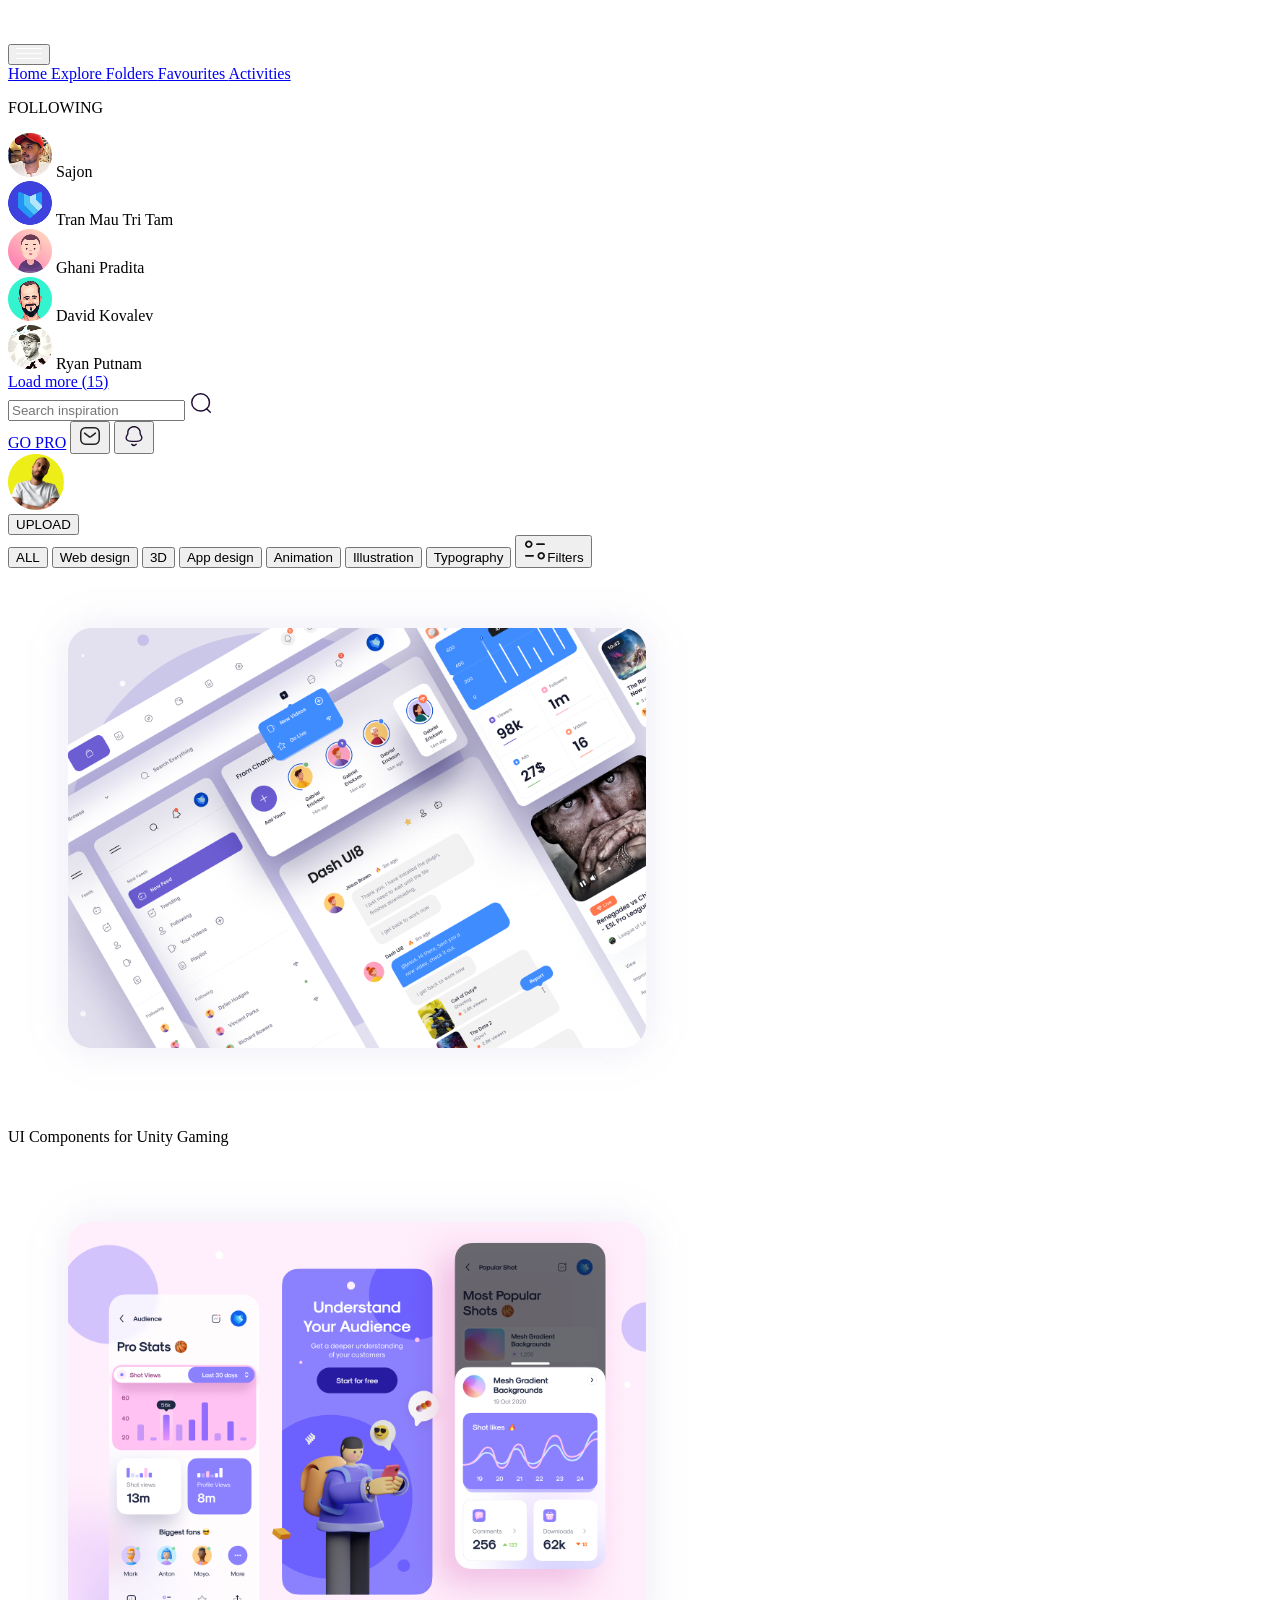
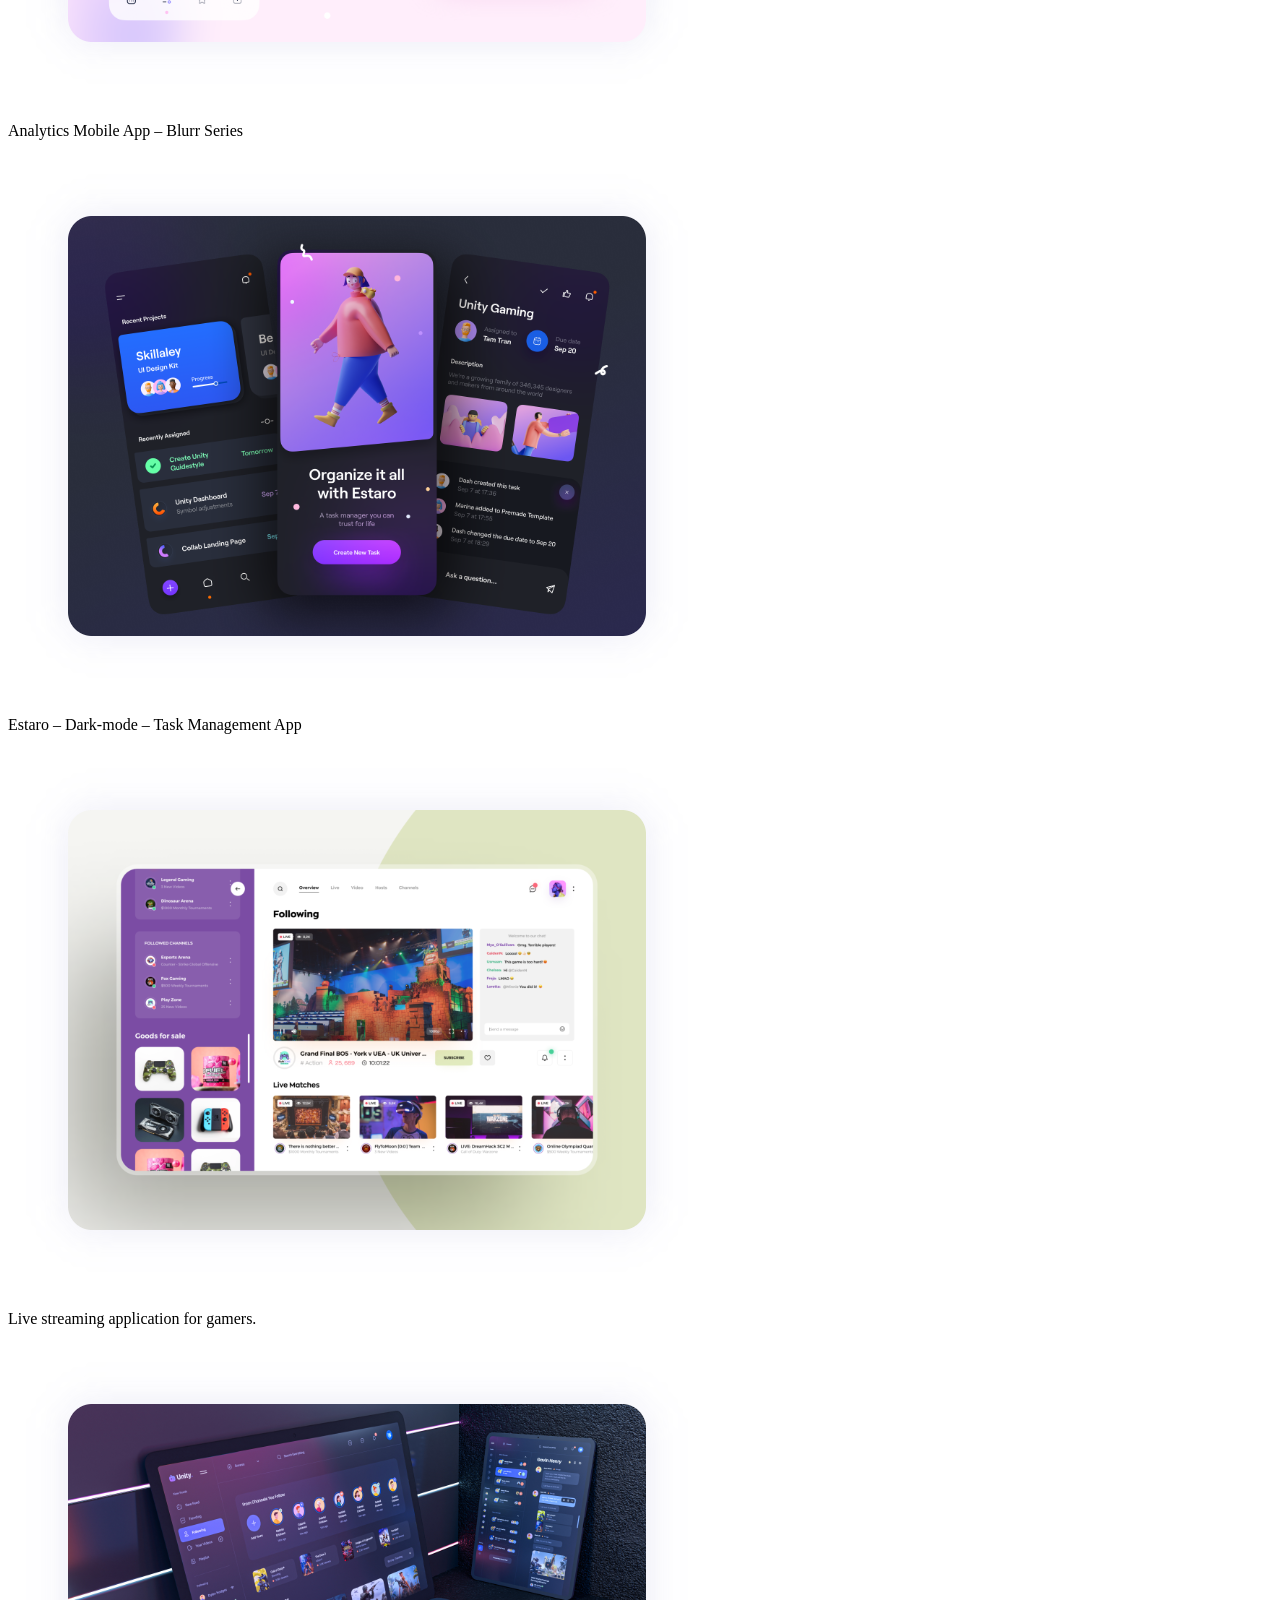
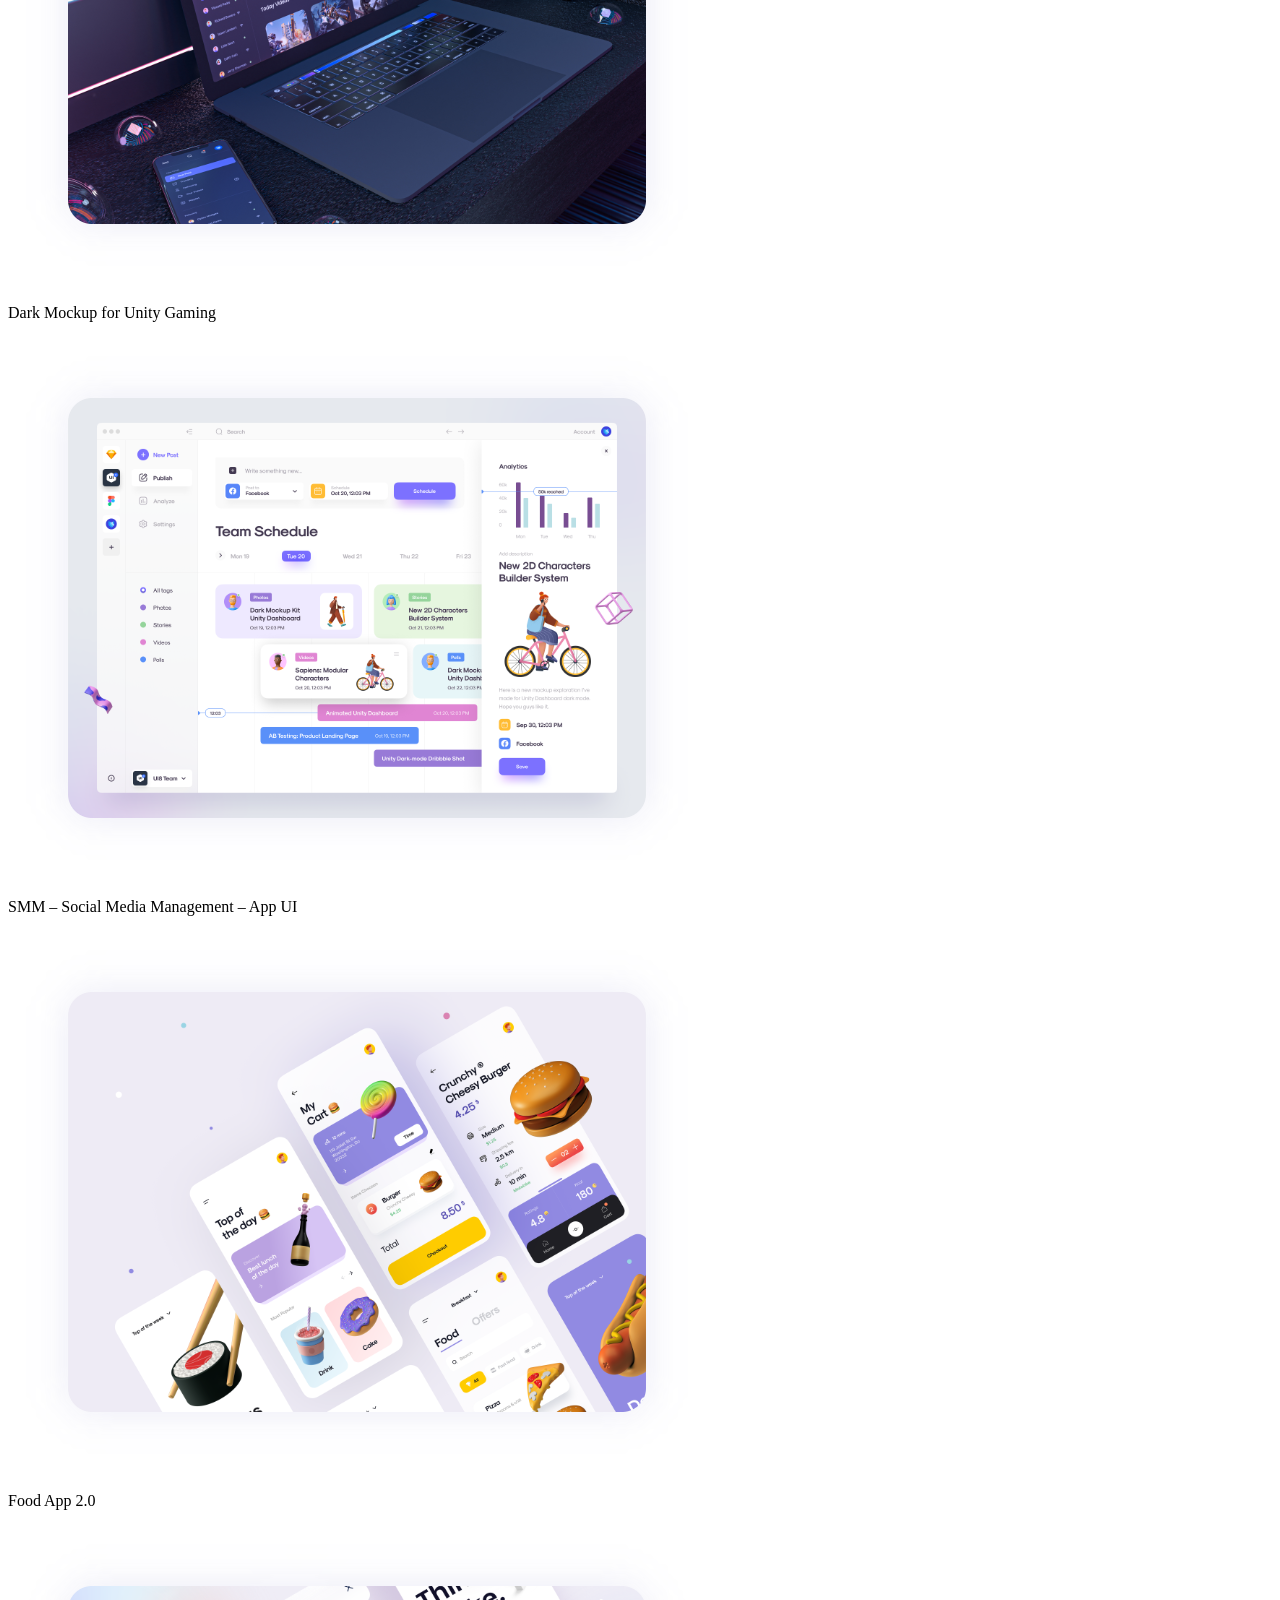
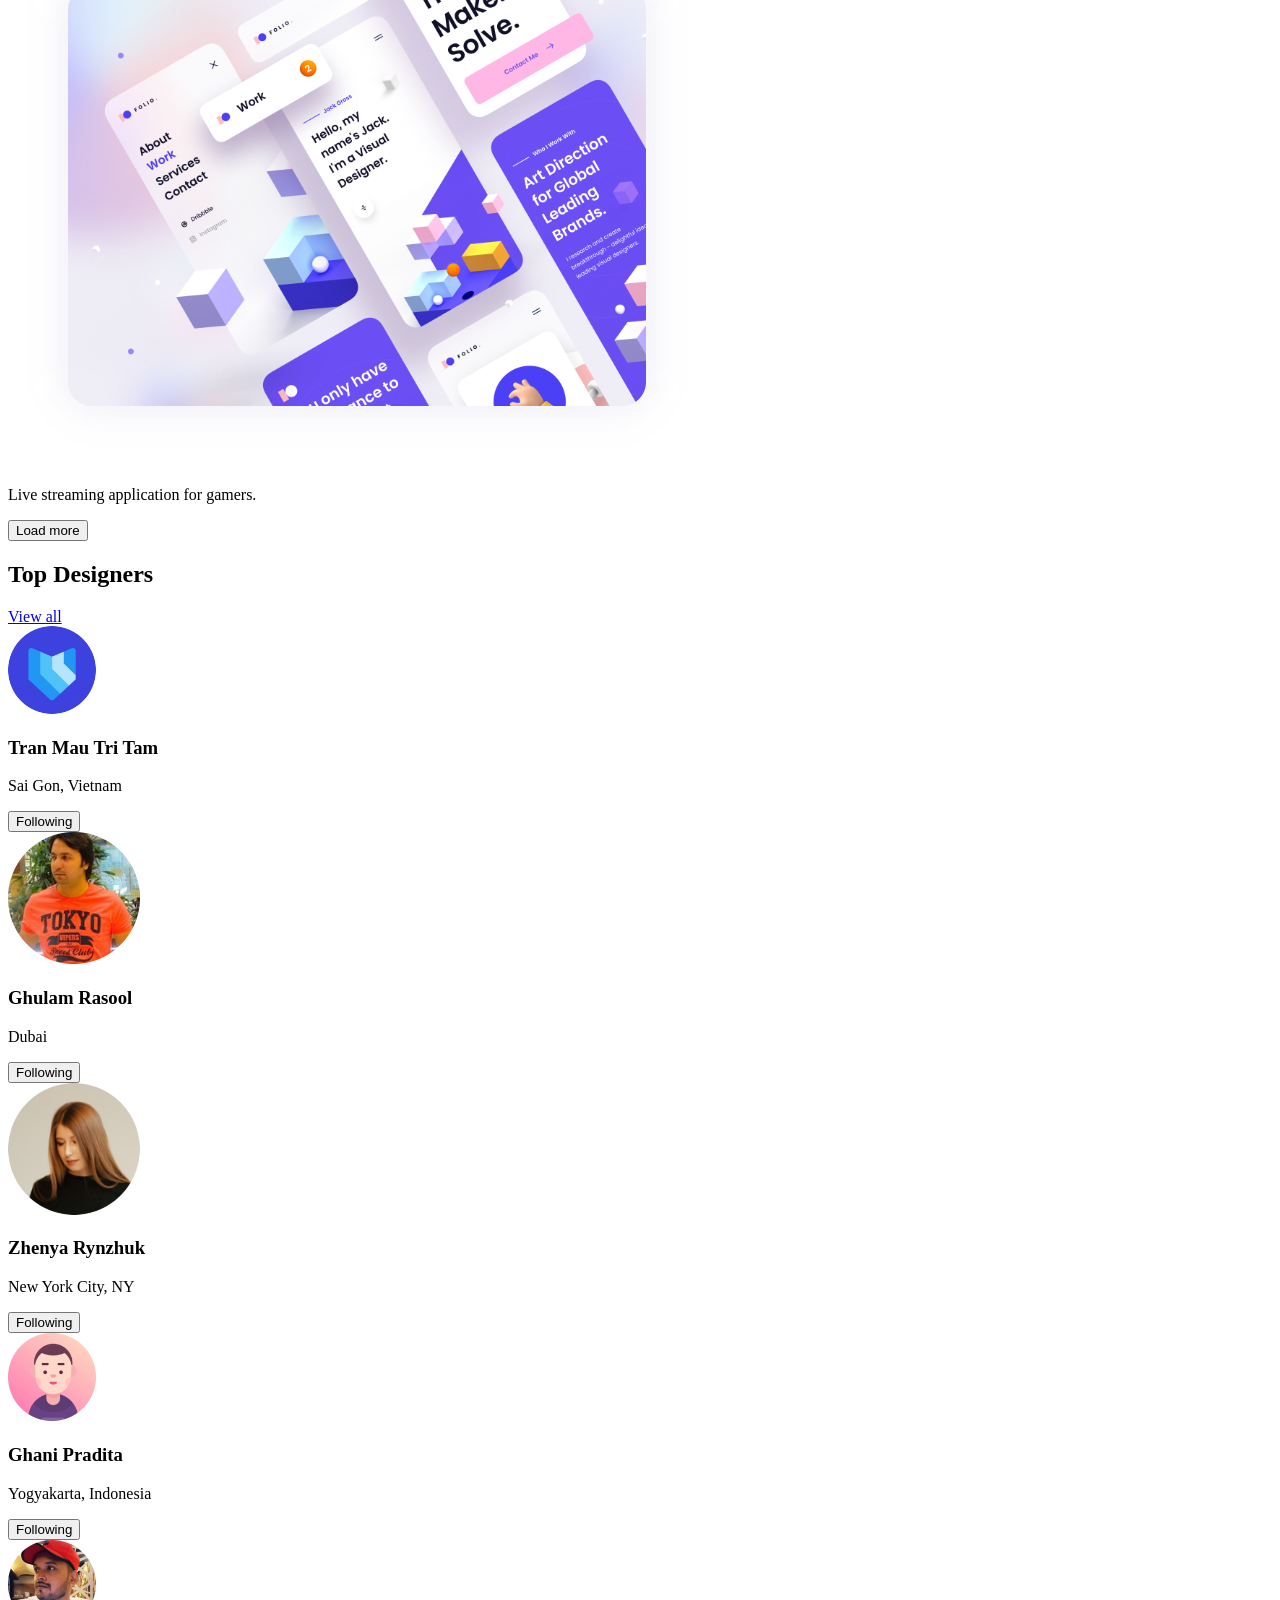
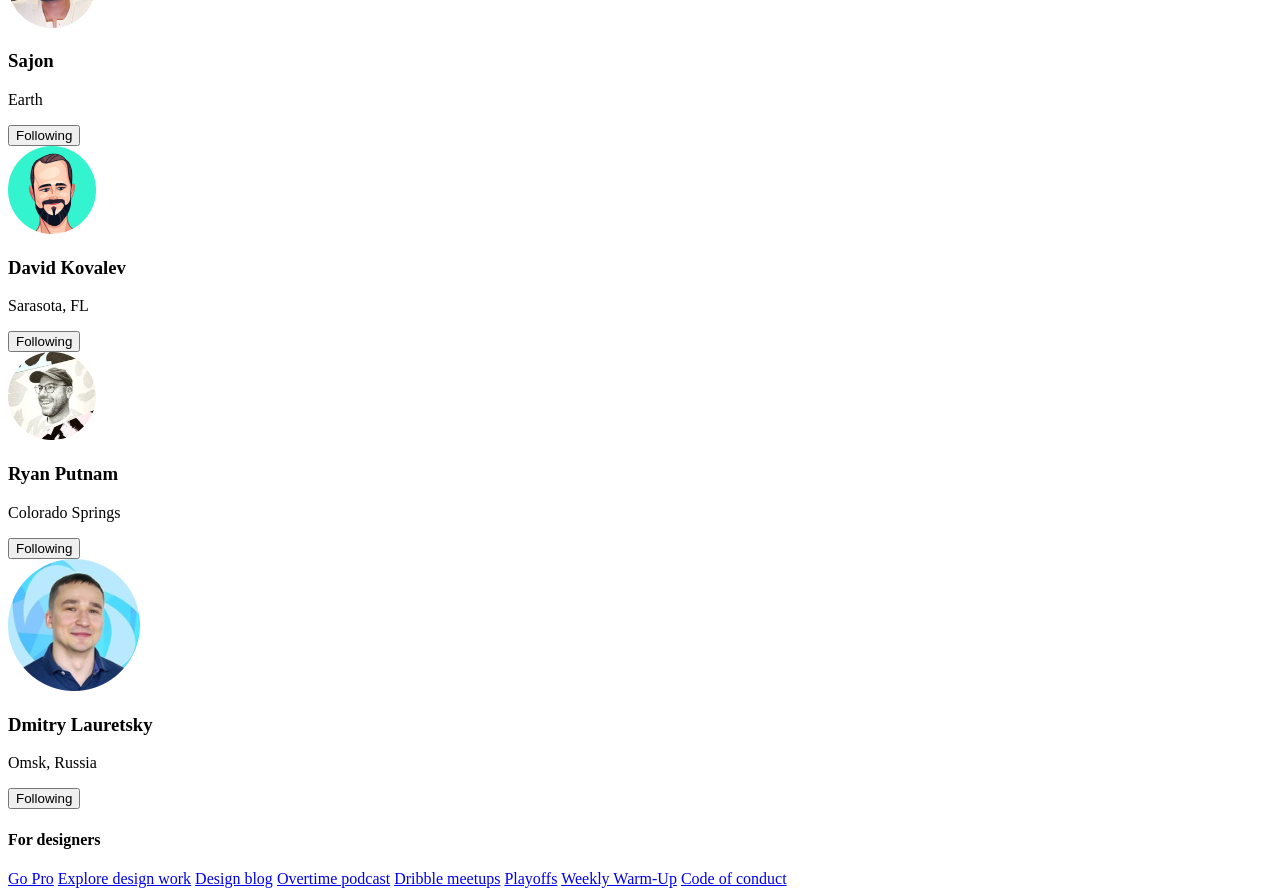
==== index.html @ fe45695a "add class soc media" ====
<!DOCTYPE html>
<html lang="en">
<head>
    <meta charset="UTF-8">
    <meta name="viewport" content="width=device-width, initial-scale=1.0">
    <title>design.today-Home</title>
    <link rel="stylesheet" href="style.css"
    <link rel="stylesheet" href="https://cdnjs.cloudflare.com/ajax/libs/font-awesome/6.0.0/css/all.min.css">
</head>
<body>
        <!-- SIDEBAR -->
        <aside class="sidebar">
            <div class="logo">
                <img src="images/design.today.svg" alt="design.today-Home">
            </div>
            <button class="menu-button">
                <img src="images/Menu.button.svg" alt="menu-button">
            </button>

            <nav class="navigation">
                 <a href="#" class="active">
                    Home
                 </a>
                 <a href="#">
                    Explore
                 </a>
                 <a href="#">
                    Folders
                 </a>
                 <a href="#">
                    Favourites
                 </a>
                  <a href="#">
                    Activities
                 </a>
            </nav>
            <!-- FOLLOWING -->
            <div class="following">
                 <p>FOLLOWING</p>  
                 
                <div class="user">
                     <img src="images/Sajon40.png" alt="sajon"> 
                     <span>Sajon</span>
                </div>
                <div class="user">
                     <img src="images/Tran mau 41.png" alt="Tran mau"> 
                     <span>Tran Mau Tri Tam</span>
                </div>
                <div class="user">
                     <img src="images/Ghani 42.png" alt="ghani"> 
                     <span>Ghani Pradita</span>
                </div>
                <div class="user">
                     <img src="images/David43.png" alt="david"> 
                     <span>David Kovalev</span>
                </div>
                <div class="user">
                     <img src="images/Ryan44.png" alt="Ryan"> 
                     <span>Ryan Putnam</span>
                </div>
                <a href="#" class="load-more">
                    Load more (15)
                </a>
             </div>
          </aside>

          <!-- MAIN CONTENT -->
        <main>
           <!-- HEADER -->
        <header class="header">
              <div class="search">
              <input
               type="text"
               placeholder="Search inspiration"
               >
              <span>
                <img src="images/Component.svg" alt="component">
              </span>
              </div>
              <div class="header-right">
               <a href="#">GO PRO</a>
              <button>
                <img src="images/Component2.svg" alt="component2">
              </button>
              <button>
                <img src="images/Component 3.svg" alt="component3">
              </button>
               <div class="profile">
                    <img src="images/Group 33.png" alt="profile">  
               </div>
               <button class="upload">
                    UPLOAD
               </button>
              </div>

        </header>
        <!-- CATEGORIES -->
        <section class="categories">
            <button class="selected">ALL</button>
            <button>Web design</button>
            <button>3D</button>
            <button>App design</button>
            <button>Animation</button>
            <button>Illustration</button>
            <button>Typography</button>
            <button class="filter">
                <img src="images/Group 18.png" alt="group18">Filters
            </button>
        </section>
        <!-- DESIGN CARDS -->
         <section class="design-grid">

             <div class="design-card">
                <img src="images/images1.png" alt="ui components">
                 <p>UI Components for Unity Gaming</p>
             </div>
              <div class="design-card">
                <img src="images/images2.png" alt="analitics">
                 <p>Analytics Mobile App – Blurr Series</p>
             </div>
              <div class="design-card">
                <img src="images/images3.png" alt="estaro">
                 <p>Estaro – Dark-mode – Task Management App</p>
             </div>
              <div class="design-card">
                <img src="images/images4.png" alt="live">
                 <p>Live streaming application for gamers.</p>
             </div>
              <div class="design-card">
                <img src="images/images5.png" alt="dark">
                 <p>Dark Mockup for Unity Gaming</p>
             </div>
              <div class="design-card">
                <img src="images/images6.png" alt="smm">
                 <p>SMM – Social Media Management – App UI</p>
             </div>
              <div class="design-card">
                <img src="images/images7.png" alt="food">
                 <p>Food App 2.0</p>
             </div>
              <div class="design-card">
                <img src="images/images8.png" alt="live streaming">
                 <p>Live streaming application for gamers.</p>
             </div>
         </section>
         <!-- LOAD MORE -->
         <div class="load-designs">
            <button>
                Load more
            </button>
         </div>

         <!-- TOP DESIGNERS -->
         <section class="top-designers">
                <div class="section-title">
                    <h1>Top Designers</h1>
                    <a href="#">
                        View all
                    </a>
                </div>
                <div class="designer">
                    <img src="images/top designers1.png" alt="tran mau thi tam">
                    <h3>Tran Mau Tri Tam</h3>
                    <p>Sai Gon, Vietnam</p>
                    <button>Following</button>
                </div>
                <div class="designer">
                    <img src="images/top designers2.png" alt="ghulam">
                    <h3>Ghulam Rasool</h3>
                    <p>Dubai</p>
                    <button>Following</button>
                </div>
                <div class="designer">
                    <img src="images/top designers3.png" alt="zhenya">
                    <h3>Zhenya Rynzhuk</h3>
                    <p>New York City, NY</p>
                    <button>Following</button>
                </div>
                <div class="designer">
                    <img src="images/top designers4.png" alt="ghani">
                    <h3>Ghani Pradita</h3>
                    <p>Yogyakarta, Indonesia</p>
                    <button>Following</button>
                </div>
                <div class="designer">
                    <img src="images/top designers5.png" alt="sajon">
                    <h3>Sajon</h3>
                    <p>Earth</p>
                    <button>Following</button>
                </div>
                <div class="designer">
                    <img src="images/top designers6.png" alt="david">
                    <h3>David Kovalev</h3>
                    <p>Sarasota, FL</p>
                    <button>Following</button>
                </div>
                <div class="designer">
                    <img src="images/top designers7.png" alt="ryan">
                    <h3>Ryan Putnam</h3>
                    <p>Colorado Springs</p>
                    <button>Following</button>
                </div>
                <div class="designer">
                    <img src="images/top designers8.png" alt="dmitry">
                    <h3>Dmitry Lauretsky</h3>
                    <p>Omsk, Russia</p>
                    <button>Following</button>
                </div>
         </section>
         <!-- FOOTER -->
          <footer class="footer">
            <div class="footer-column">
                <h4>For designers</h4>
                <a href="#">Go Pro</a>
                <a href="#">Explore design work</a>
                <a href="#">Design blog</a>
                <a href="#">Overtime podcast</a>
                <a href="#">Dribble meetups</a>
                <a href="#">Playoffs</a>
                <a href="#">Weekly Warm-Up</a>
                <a href="#">Code of conduct</a>





          </div>
        
          </footer>

        </main>


    



</body>
</html>
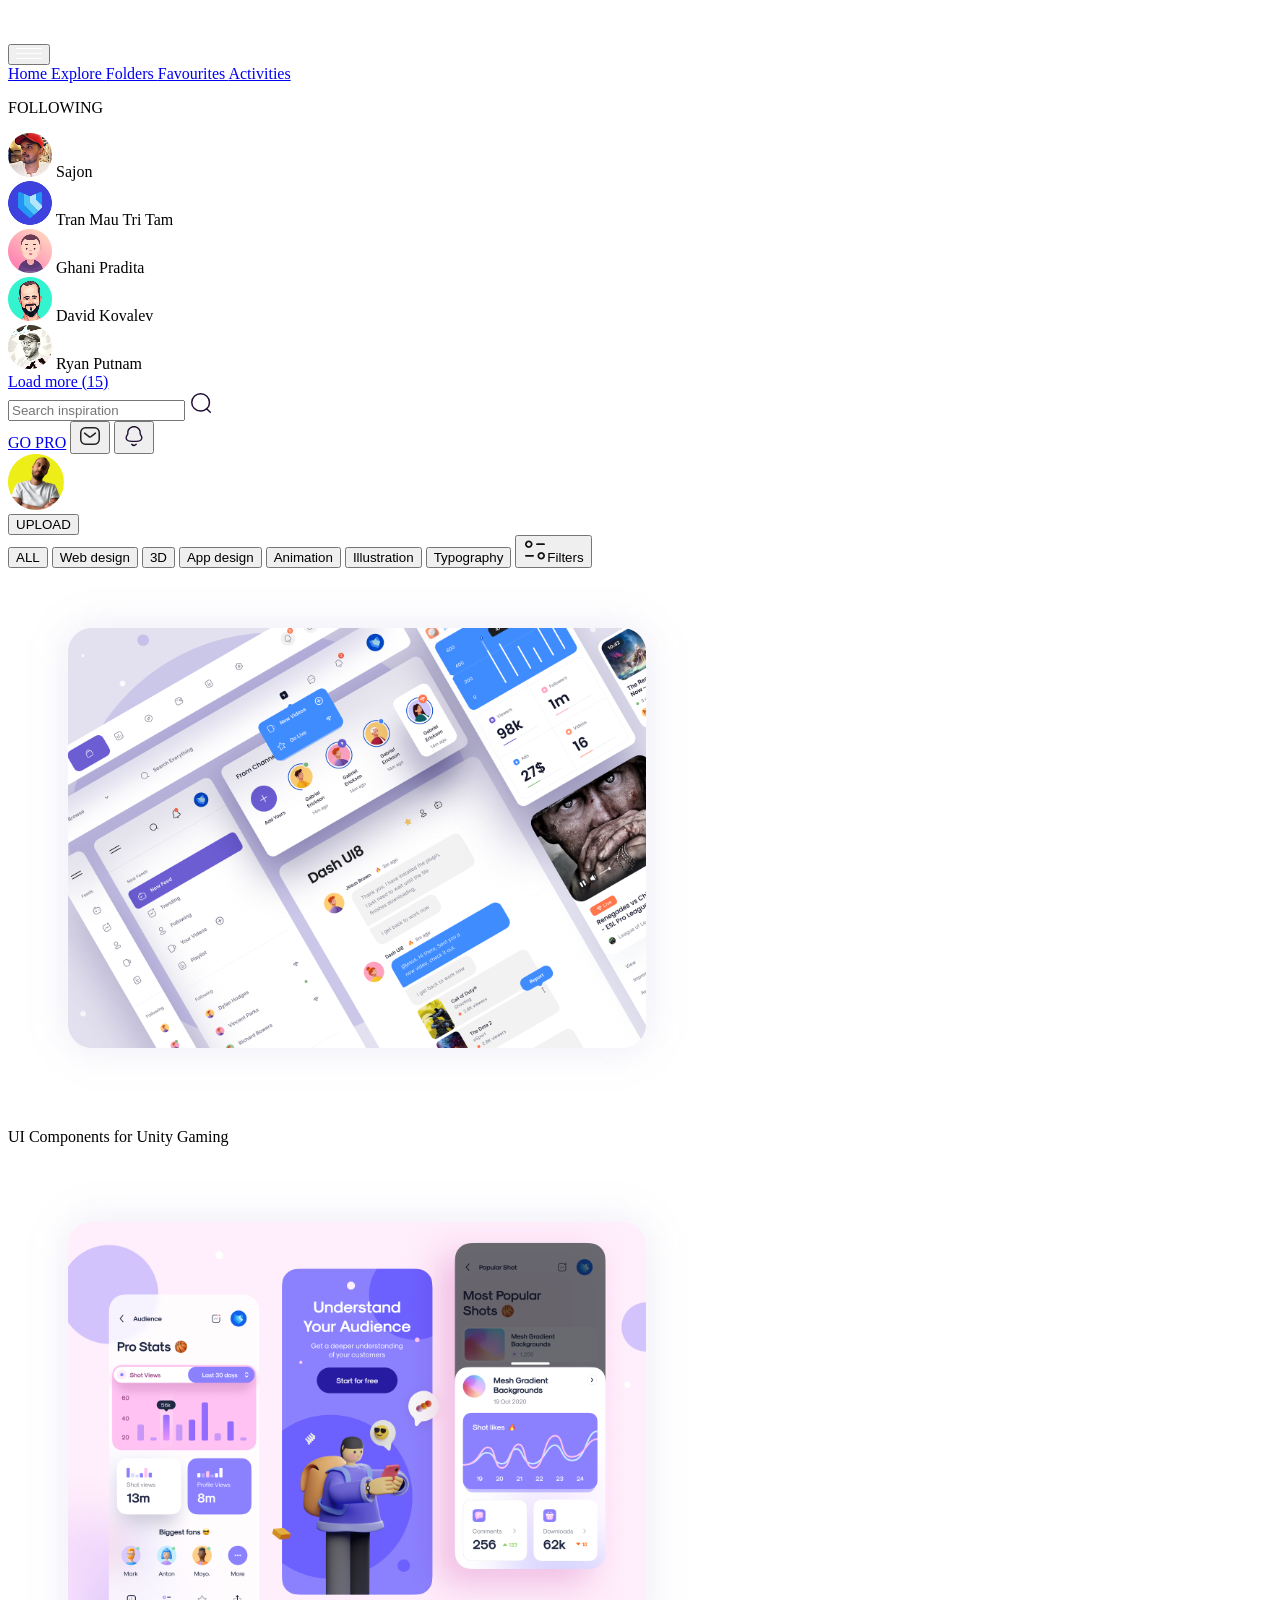
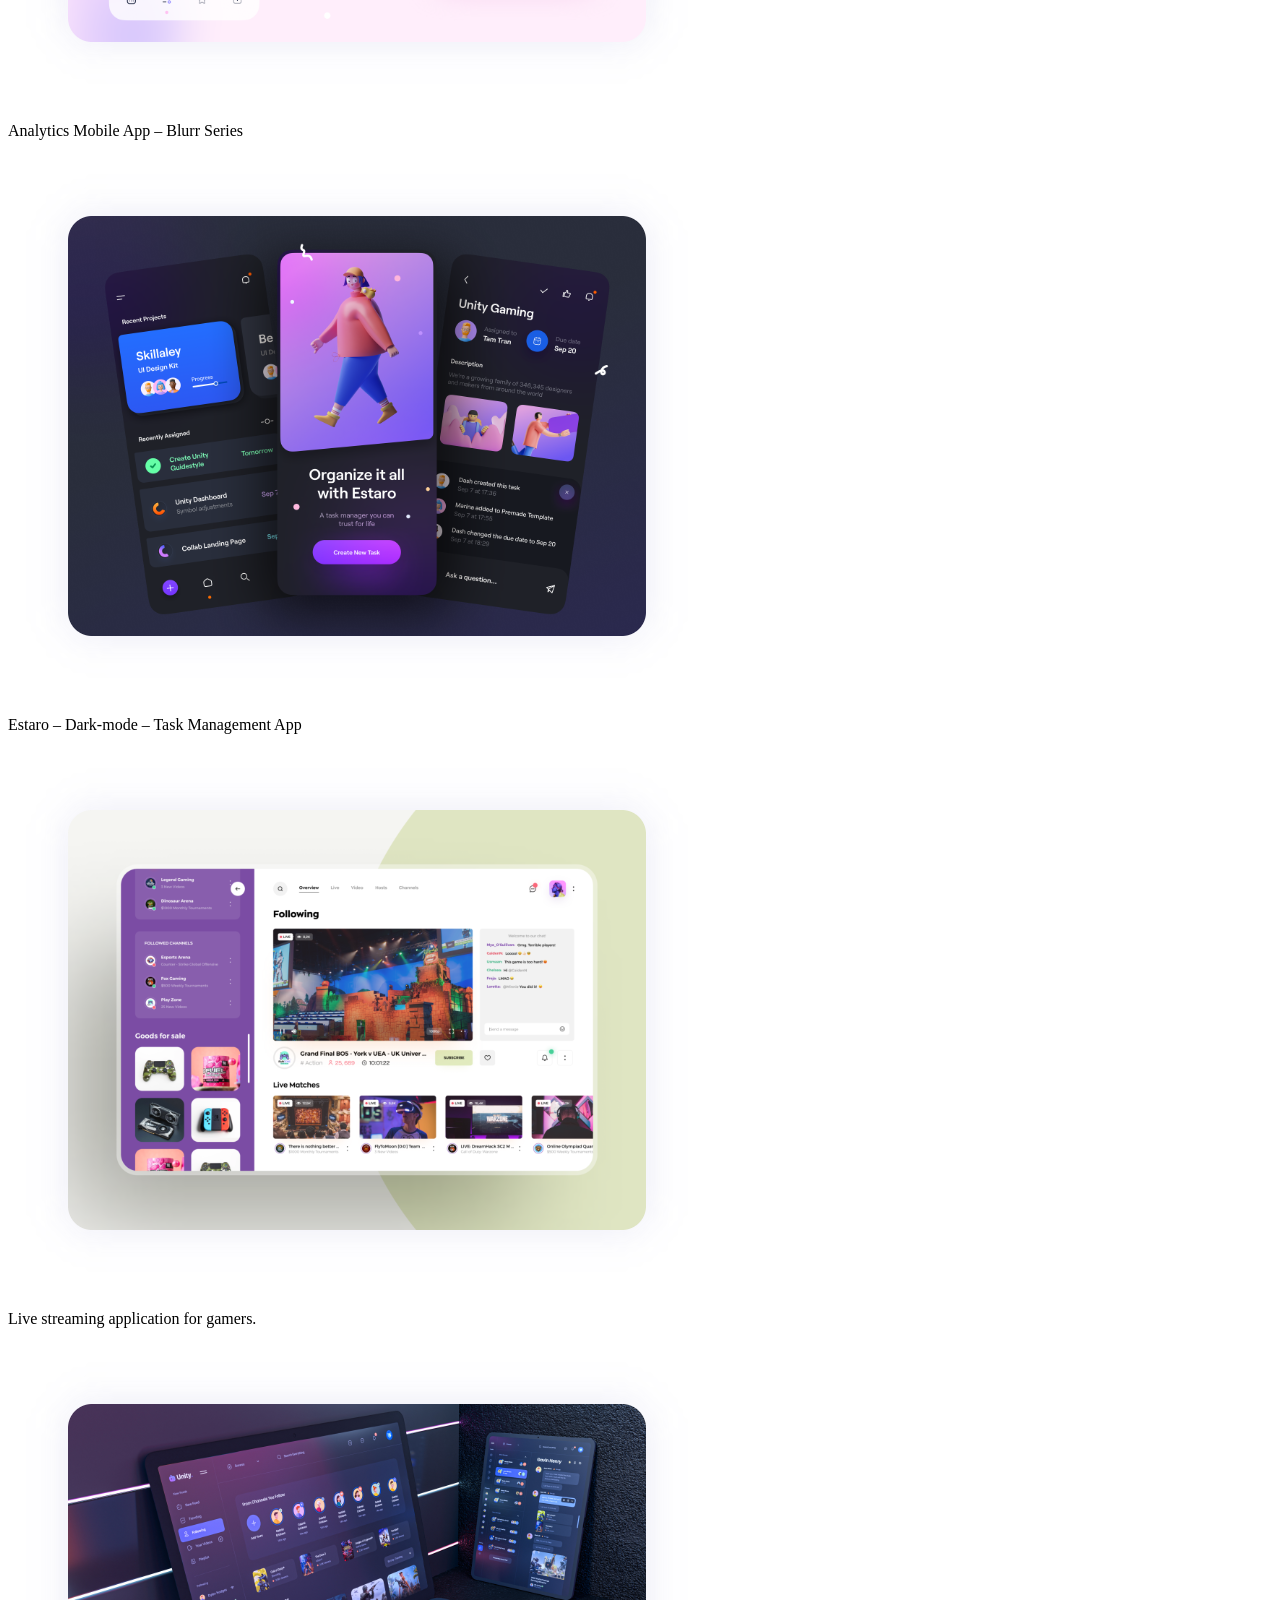
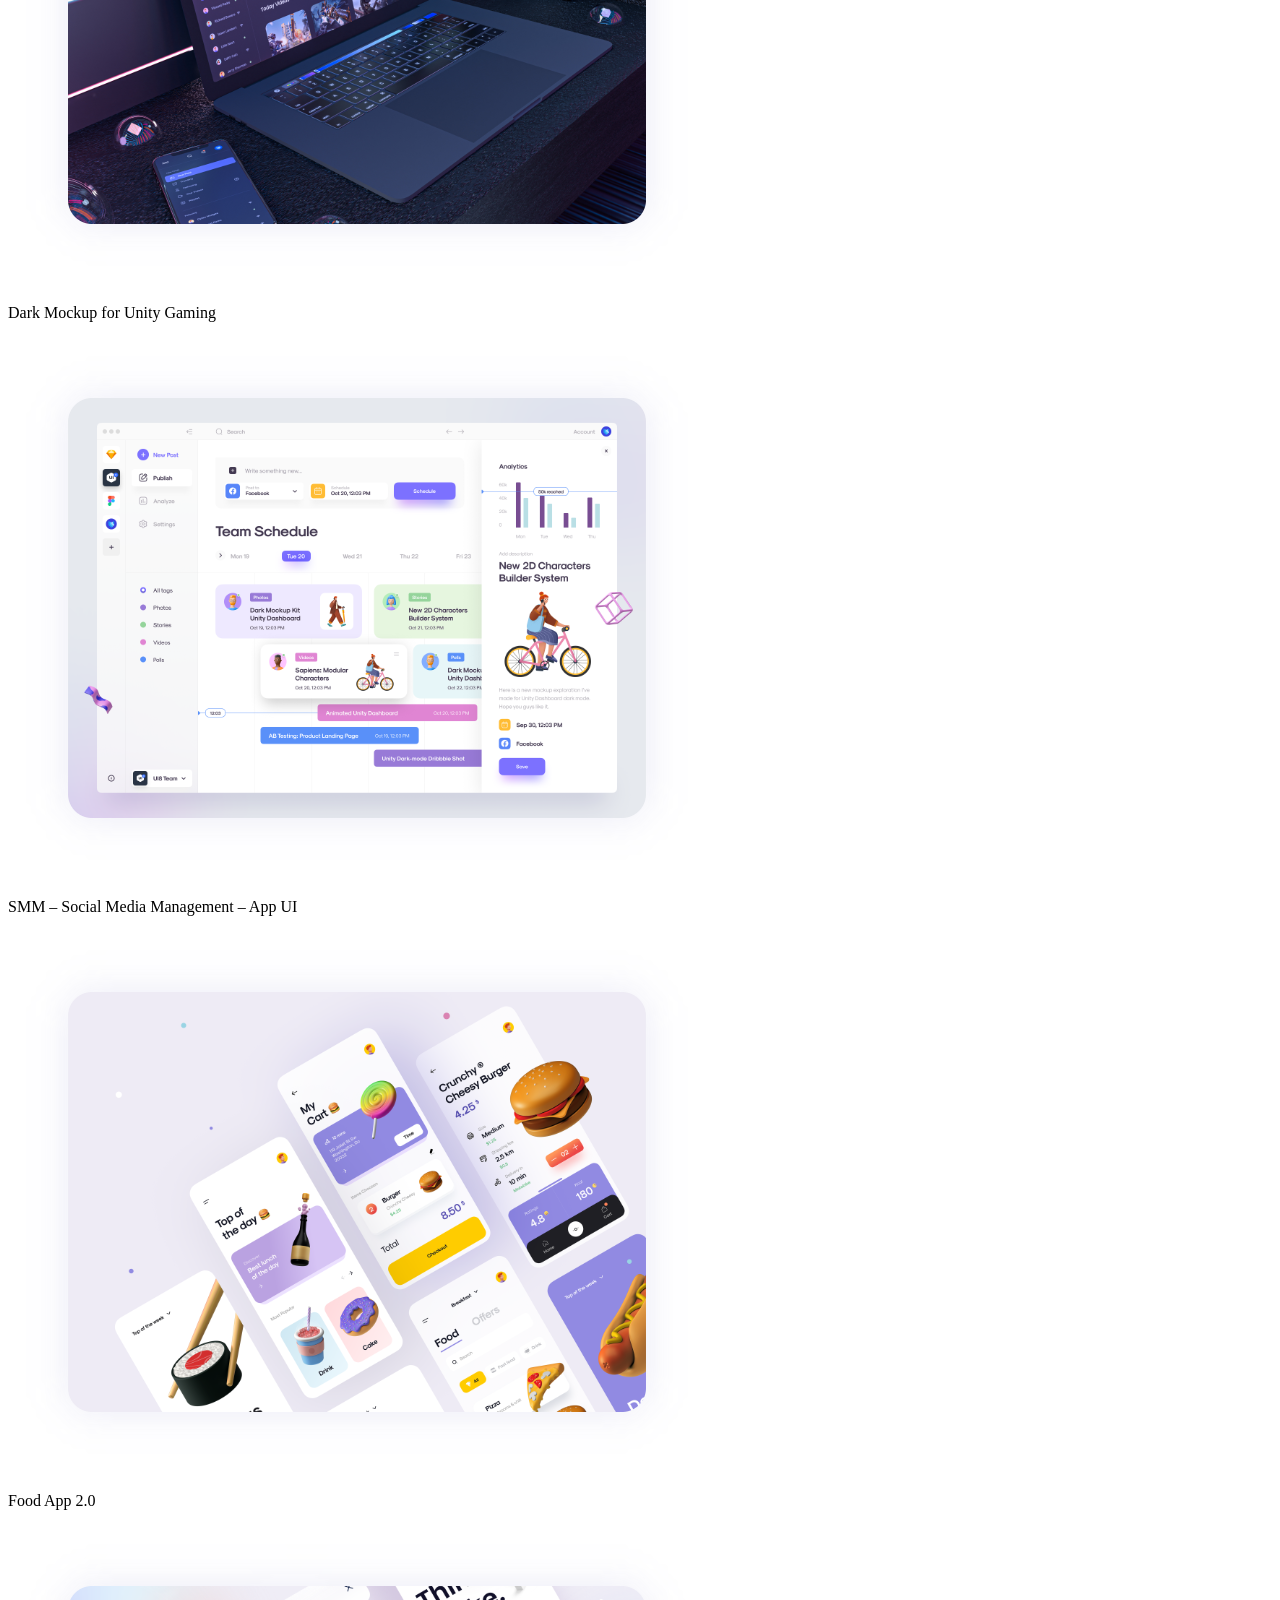
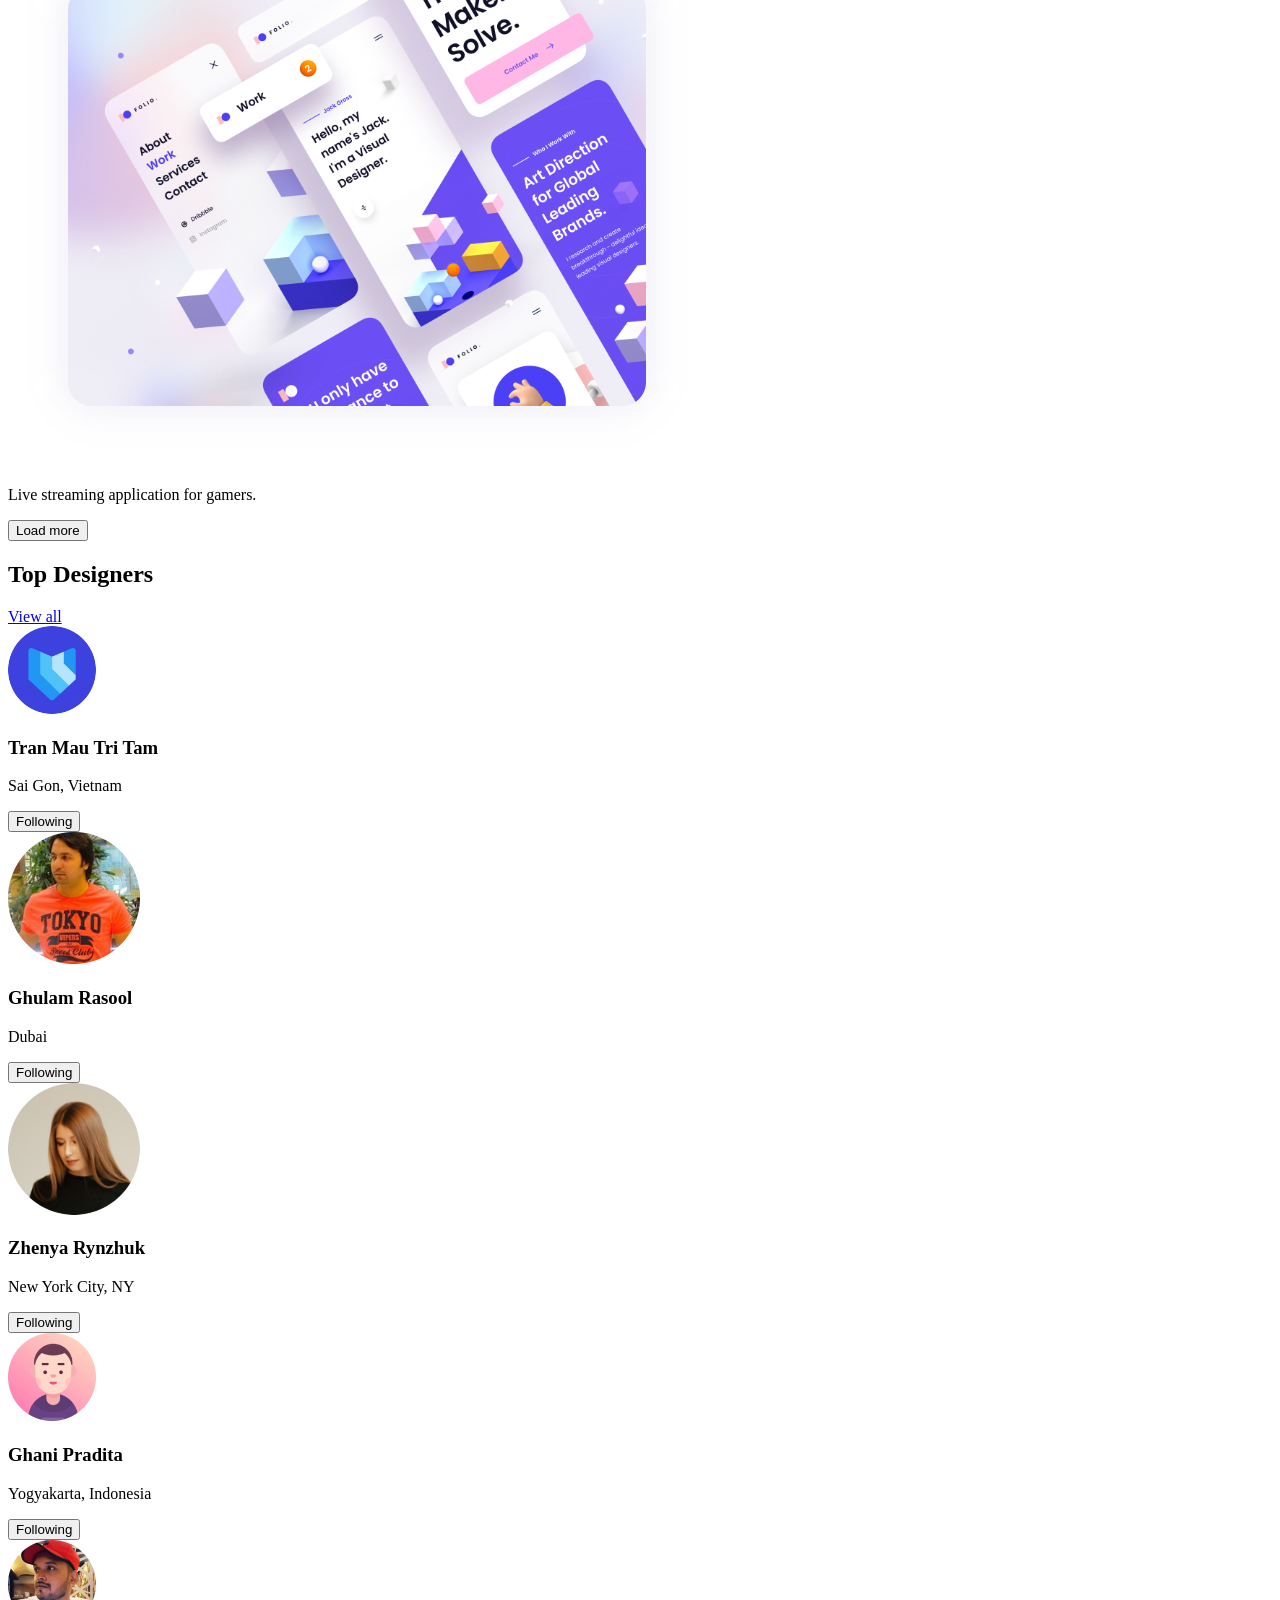
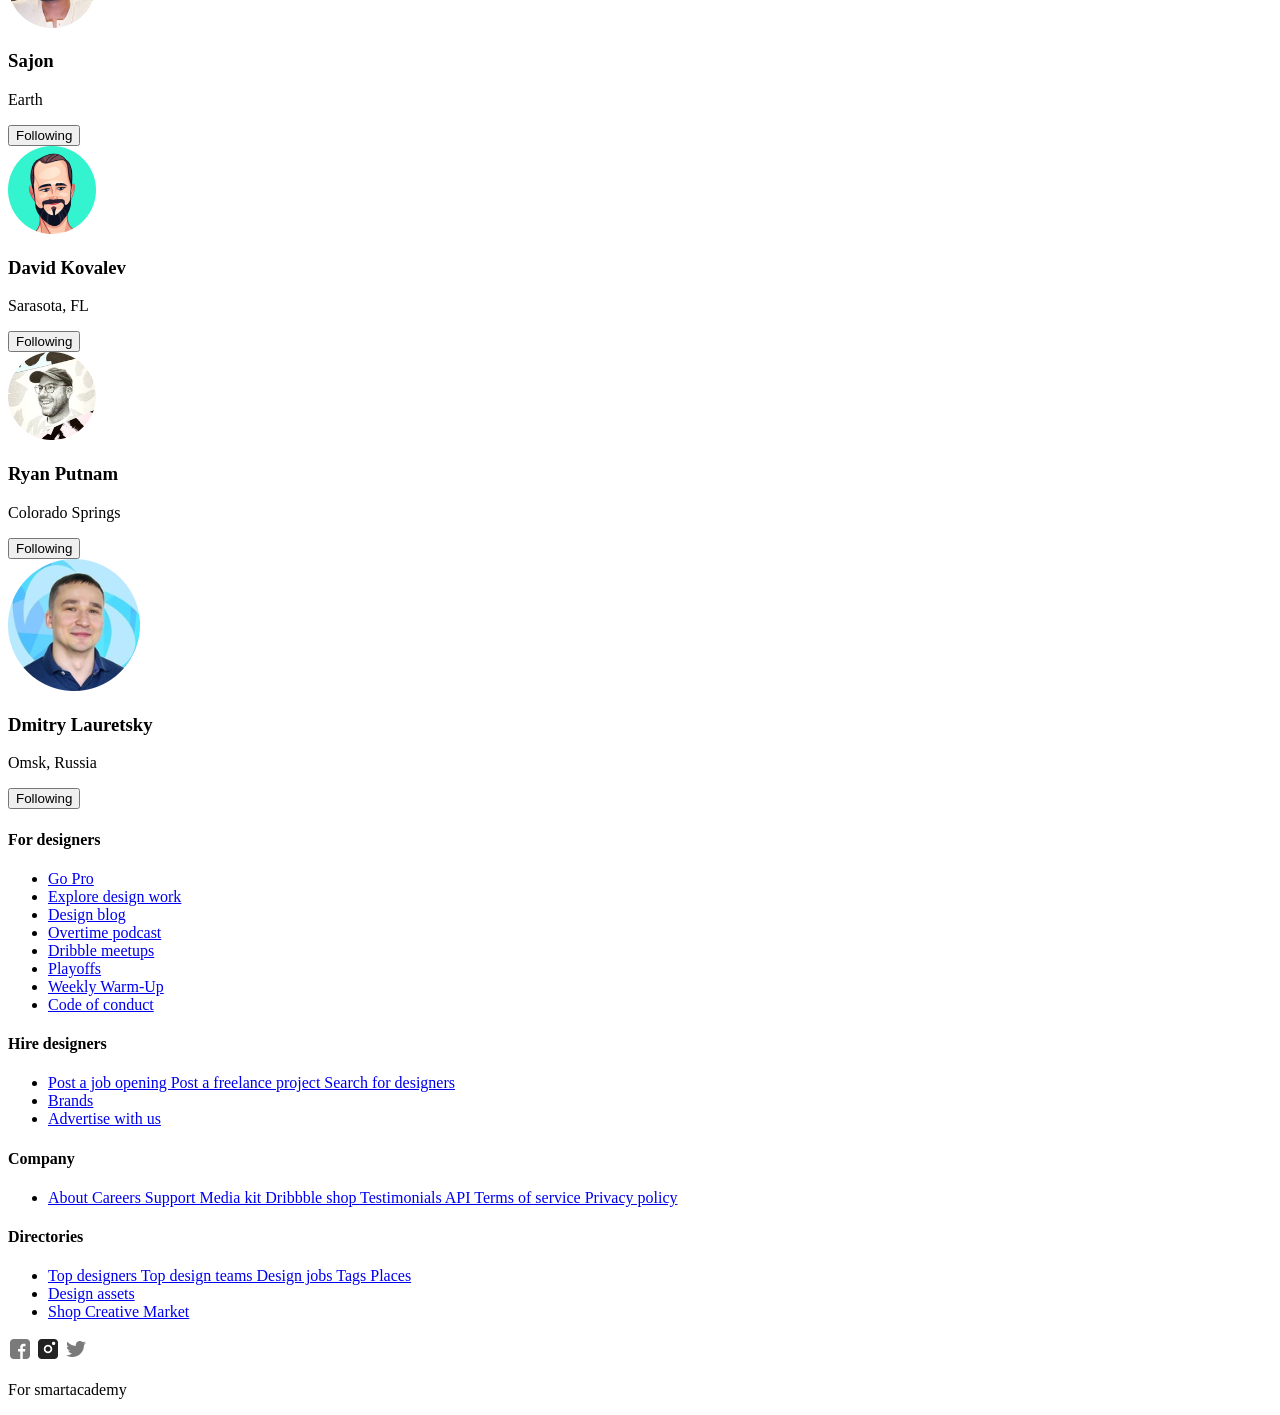
==== commit 68502e4d: "add for smartacademy" ====
--- a/index.html
+++ b/index.html
@@ -211,21 +211,78 @@
           <footer class="footer">
             <div class="footer-column">
                 <h4>For designers</h4>
-                <a href="#">Go Pro</a>
-                <a href="#">Explore design work</a>
-                <a href="#">Design blog</a>
-                <a href="#">Overtime podcast</a>
-                <a href="#">Dribble meetups</a>
-                <a href="#">Playoffs</a>
-                <a href="#">Weekly Warm-Up</a>
-                <a href="#">Code of conduct</a>
-
-
-
-
-
-          </div>
-        
+                <ul>
+                    <li>
+                        <a href="#">Go Pro</a>
+                    </li>
+                    <li>
+                        <a href="#">Explore design work</a>
+                    </li>
+                    <li>
+                        <a href="#">Design blog</a>
+                    </li>
+                     <li>
+                        <a href="#">Overtime podcast</a>
+                    </li>
+                     <li>
+                        <a href="#">Dribble meetups</a>
+                    </li>
+                    <li>
+                        <a href="#">Playoffs</a>
+                    </li>
+                    <li>
+                        <a href="#">Weekly Warm-Up</a>
+                    </li>
+                    <li>
+                        <a href="#">Code of conduct</a>
+                    </li>
+                </ul>
+          </div>
+          <div class="footer-column">
+                <h4>Hire designers</h4>
+                <ul>
+                    <li>
+                        <a href="#">Post a job opening Post a freelance project Search for designers</a>
+                    </li>
+                    <li>
+                        <a href="#">Brands</a>
+                    </li>
+                    <li>
+                        <a href="#">Advertise with us</a>
+                    </li> 
+                </ul>
+          </div>
+          <div class="footer-column">
+                <h4>Company</h4>
+                <ul>
+                    <li>
+                        <a href="#">About Careers Support Media kit Dribbble shop Testimonials API Terms of service Privacy policy</a>
+                    </li>
+                </ul>
+          </div>
+          <div class="footer-column">
+               <h4>Directories</h4>
+                <ul>
+                    <li>
+                        <a href="#">Top designers Top design teams Design jobs Tags Places</a>
+                    </li>
+                    <li>
+                        <a href="#">Design assets</a>
+                    </li>
+                    <li>
+                        <a href="#">Shop Creative Market</a>
+                    </li>
+                </ul>
+          </div>
+
+          <div class="social media">
+            <img src="images/fb1.png" alt="fb">
+            <img src="images/insta2.png" alt="instagram">
+            <img src="images/twitter3.png" alt="twitter">
+          </div>
+          <div class="For smartacademy">
+            <p>For smartacademy</p>
+          </div>
           </footer>
 
         </main>
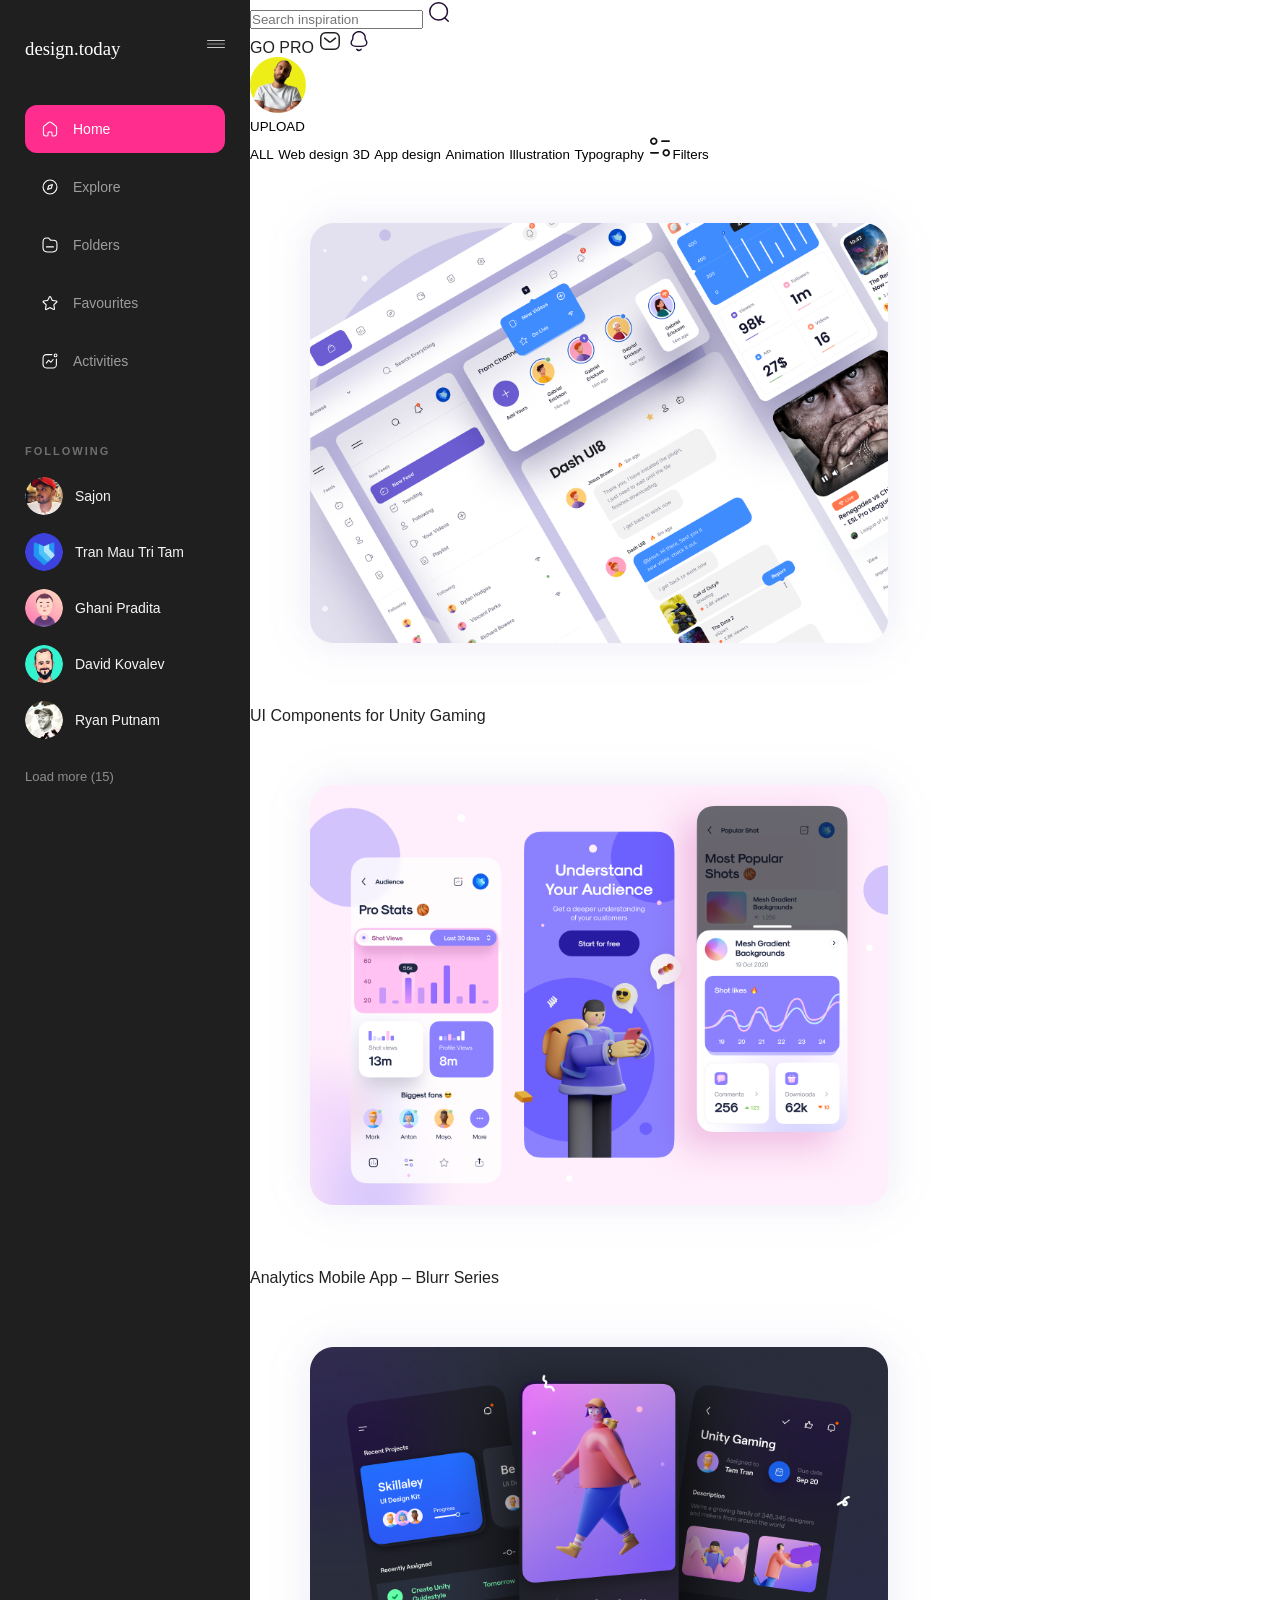
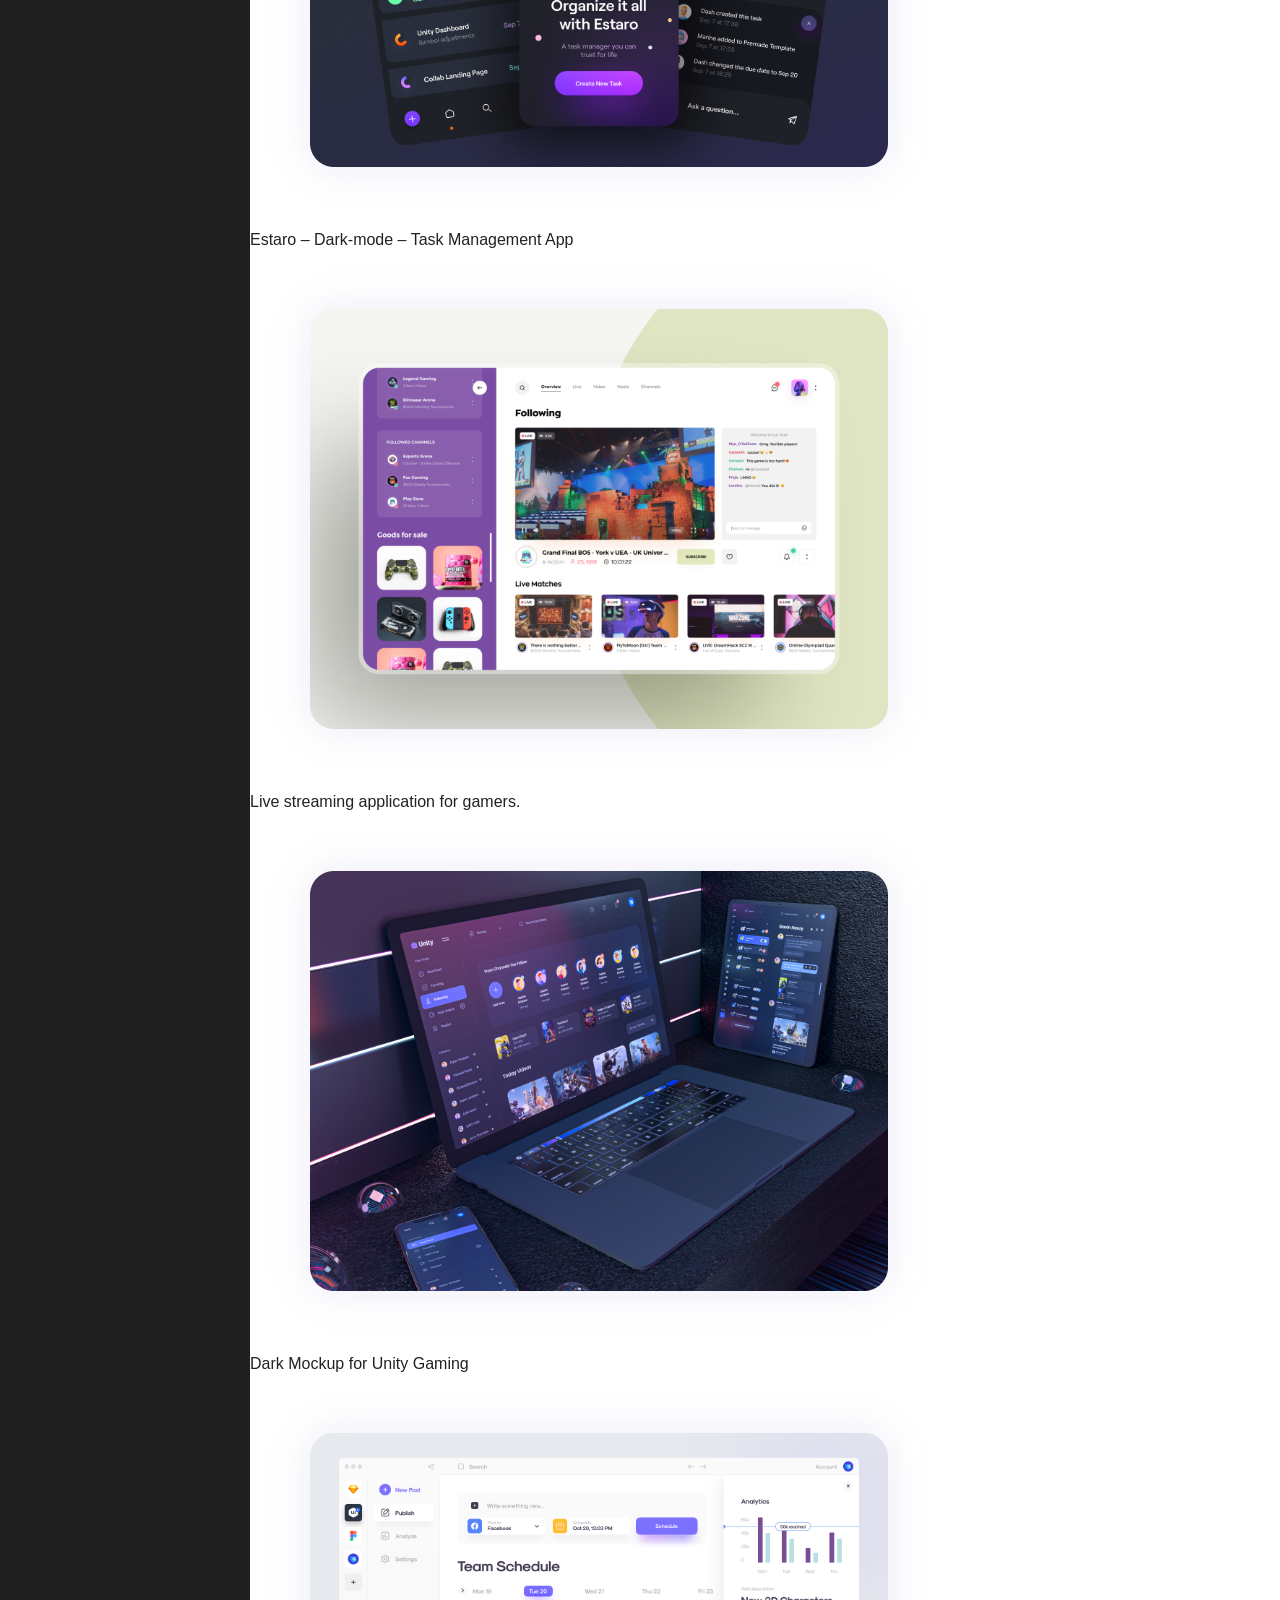
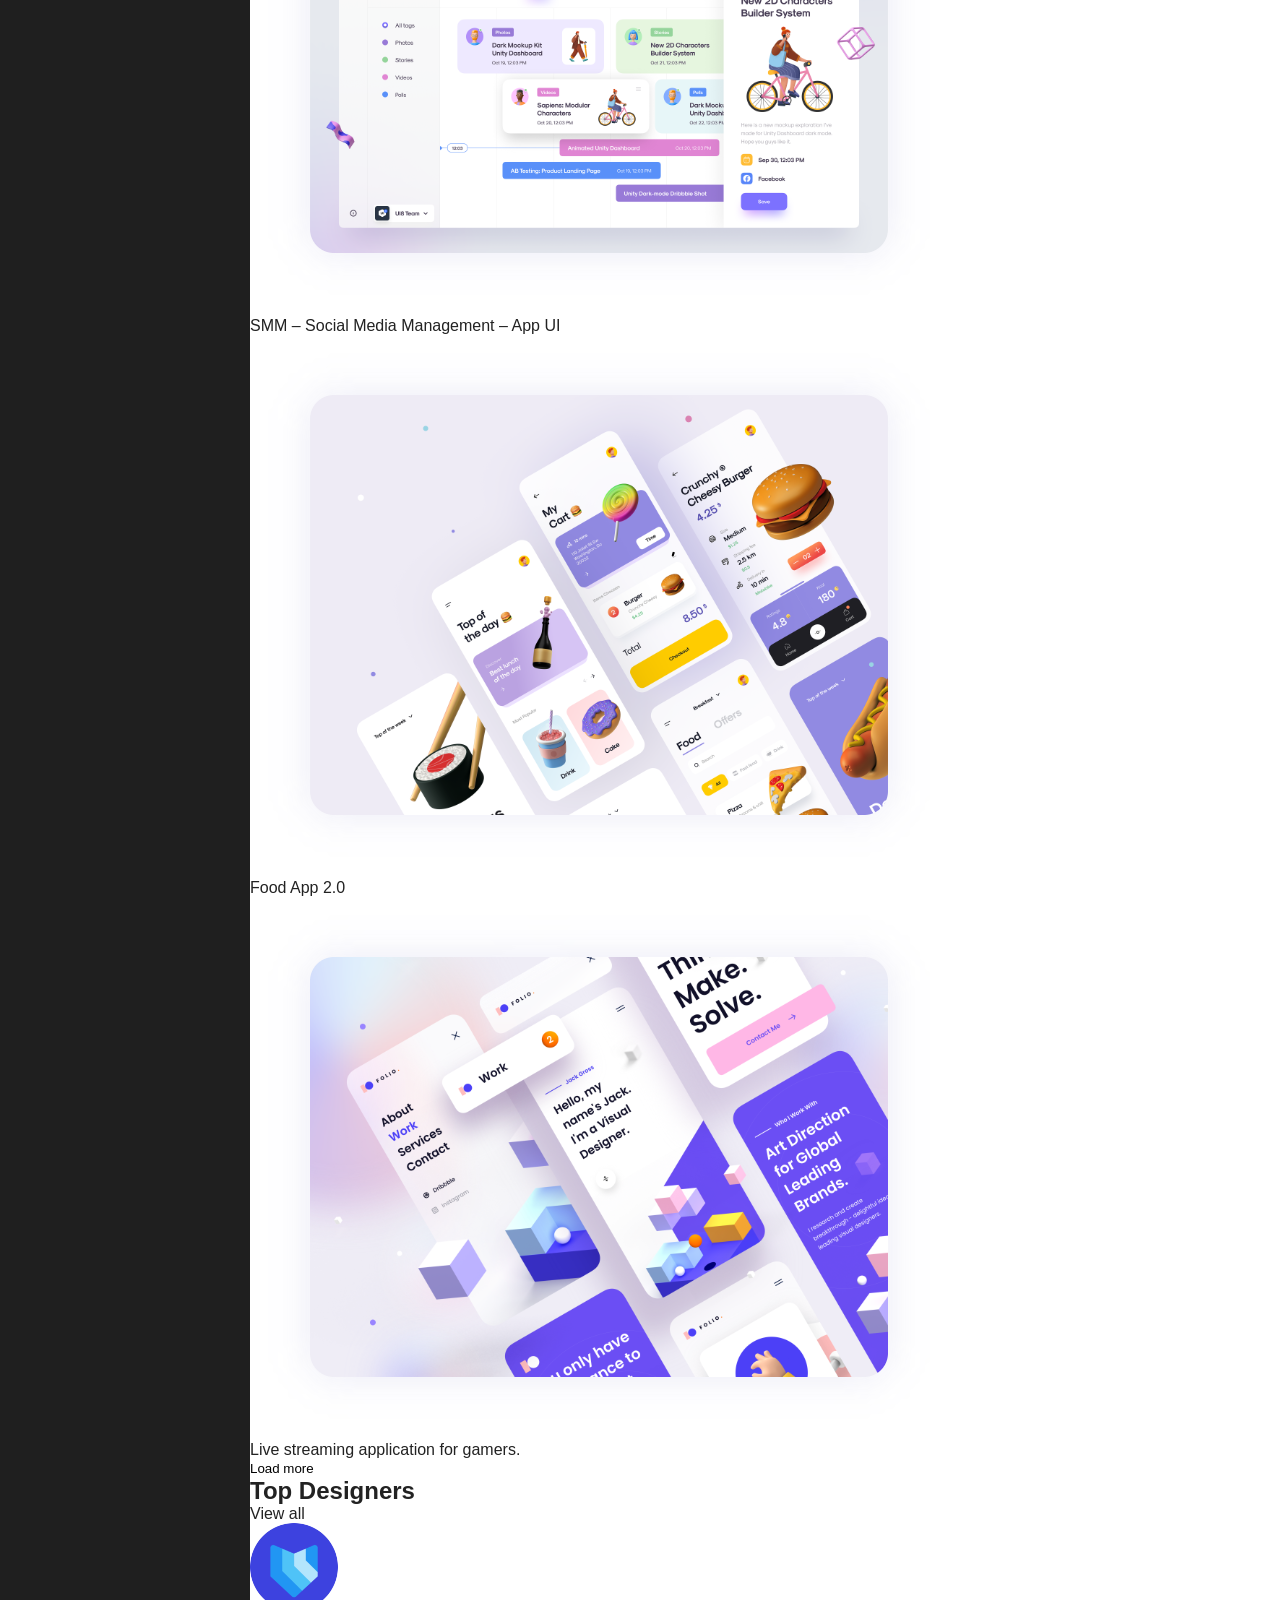
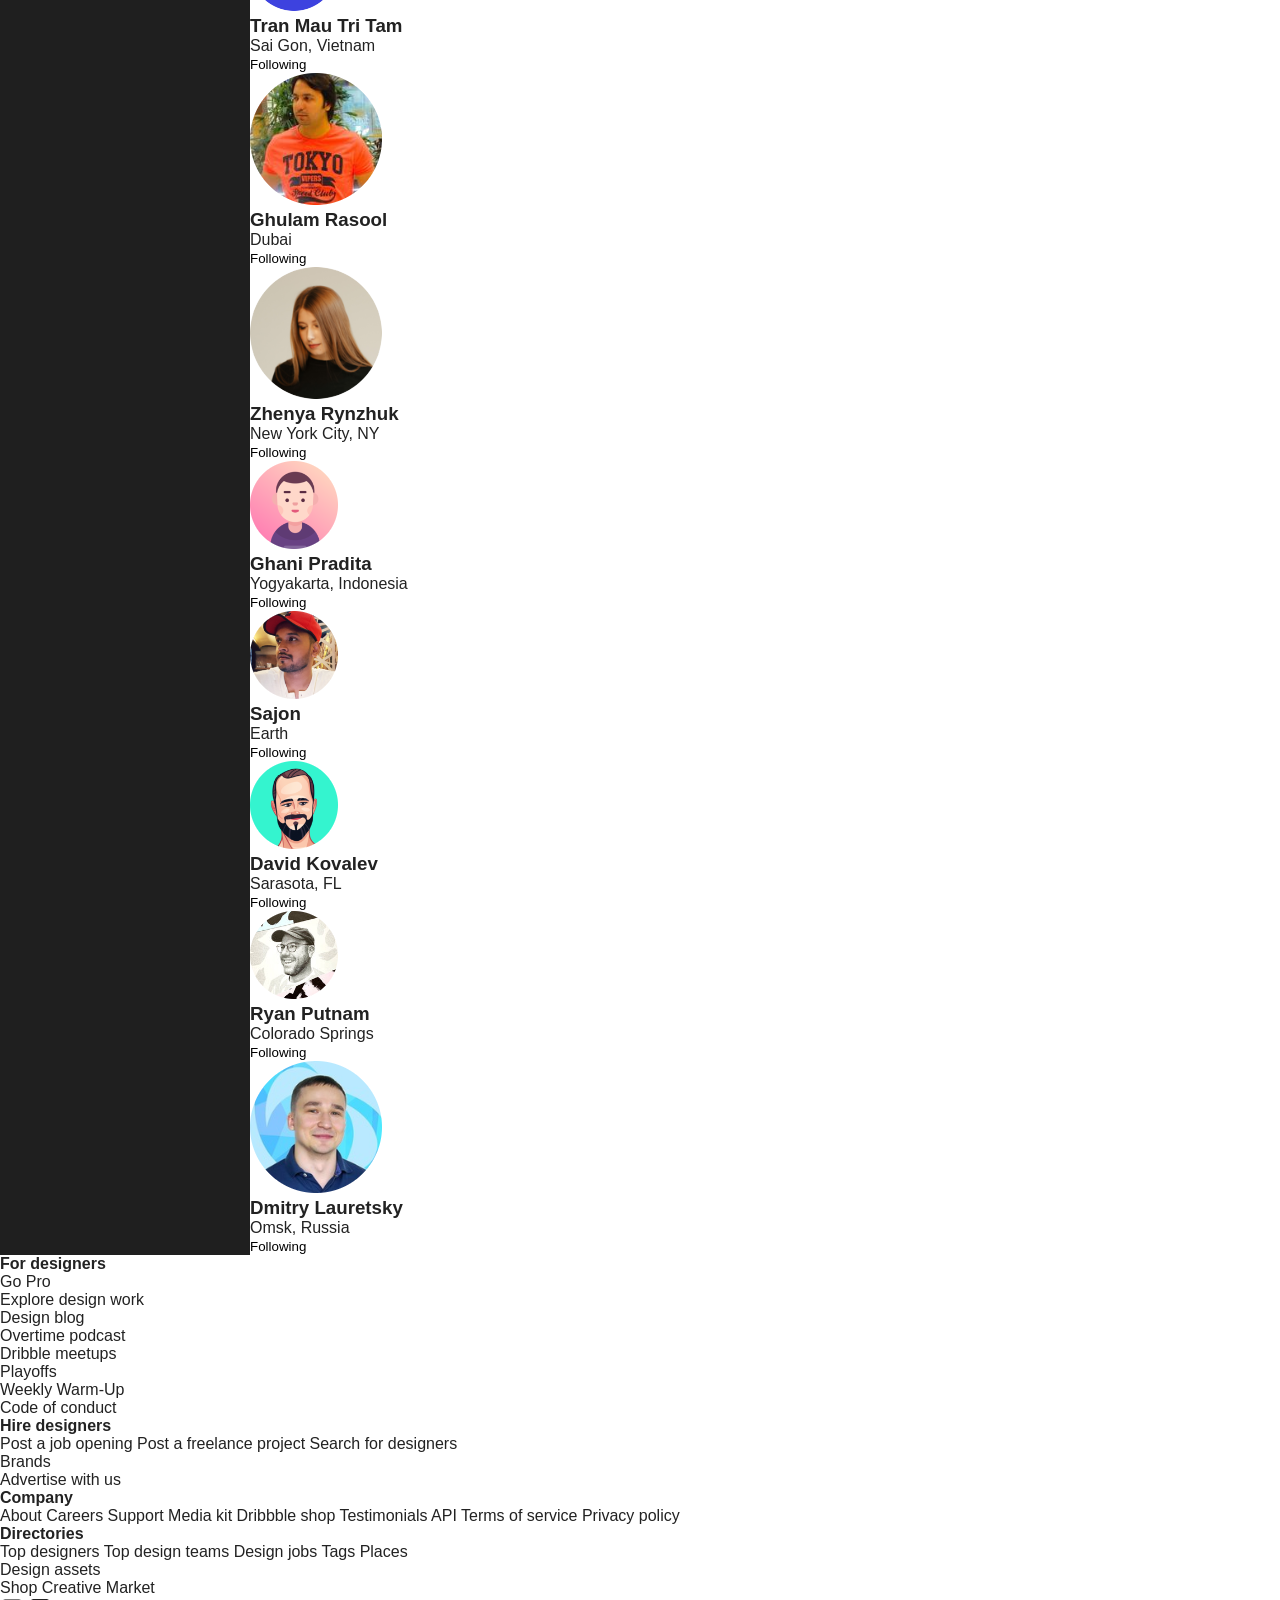
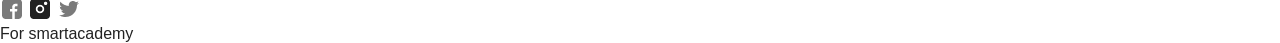
==== commit 813b5916: "style.css" ====
--- a/index.html
+++ b/index.html
@@ -4,11 +4,12 @@
     <meta charset="UTF-8">
     <meta name="viewport" content="width=device-width, initial-scale=1.0">
     <title>design.today-Home</title>
-    <link rel="stylesheet" href="style.css"
+    <link rel="stylesheet" href="style.css">
     <link rel="stylesheet" href="https://cdnjs.cloudflare.com/ajax/libs/font-awesome/6.0.0/css/all.min.css">
 </head>
 <body>
         <!-- SIDEBAR -->
+         <div class="container">
         <aside class="sidebar">
             <div class="logo">
                 <img src="images/design.today.svg" alt="design.today-Home">
@@ -19,19 +20,24 @@
 
             <nav class="navigation">
                  <a href="#" class="active">
-                    Home
+                    <img src="images/home1.svg" alt="home">
+                    <span>Home</span> 
                  </a>
                  <a href="#">
-                    Explore
+                    <img src="images/explore2.svg" alt="explore">
+                    <span>Explore</span>
                  </a>
                  <a href="#">
-                    Folders
+                    <img src="images/folders3.svg" alt="folders">
+                    <span>Folders</span>
                  </a>
                  <a href="#">
-                    Favourites
+                    <img src="images/favourites4.svg" alt="favorites">
+                    <span>Favourites</span>
                  </a>
                   <a href="#">
-                    Activities
+                    <img src="images/activities5.svg" alt="Activities">
+                    <span>Activities</span>
                  </a>
             </nav>
             <!-- FOLLOWING -->
@@ -65,7 +71,7 @@
           </aside>
 
           <!-- MAIN CONTENT -->
-        <main>
+        <main class="main-content">
            <!-- HEADER -->
         <header class="header">
               <div class="search">
@@ -207,7 +213,10 @@
                     <button>Following</button>
                 </div>
          </section>
-         <!-- FOOTER -->
+        </main>
+        </div>
+
+        <!-- FOOTER -->
           <footer class="footer">
             <div class="footer-column">
                 <h4>For designers</h4>
@@ -275,21 +284,15 @@
                 </ul>
           </div>
 
-          <div class="social media">
+          <div class="social-media">
             <img src="images/fb1.png" alt="fb">
             <img src="images/insta2.png" alt="instagram">
             <img src="images/twitter3.png" alt="twitter">
           </div>
-          <div class="For smartacademy">
+          <div class="smartacademy">
             <p>For smartacademy</p>
           </div>
           </footer>
-
-        </main>
-
-
-    
-
 
 
 </body>
--- a/style.css
+++ b/style.css
@@ -0,0 +1,170 @@
+*{
+    margin:0;
+    padding: 0;
+    box-sizing:border-box;
+}
+body{
+    font-family: Arial, Helvetica, sans-serif;
+    background: #ffffff;
+    color: #222;
+}
+a{
+    text-decoration: none;
+    color:inherit;
+}
+button{
+    cursor:pointer;
+    border:none;
+    background: none;
+}
+
+/* CONTAINER */
+
+.container{
+    display: grid;
+    grid-template-columns: 250px 1fr;
+    min-height: 100vh;
+}
+
+/* SIDEBAR */
+
+.sidebar{
+    background: #1f1f1f;
+    padding: 35px 25px;
+    display: flex;
+    flex-direction: column;
+    position: relative;
+}
+
+/* LOGO */
+
+.logo{
+    margin-bottom: 45px;
+}
+
+.logo img{
+    width: 115px;
+    display: block;
+}
+/* MENU BUTTON */
+
+.menu-button{
+    position:absolute;
+    top:35px;
+    right:25px;
+
+    border:none;
+    background:none;
+    cursor:pointer;
+}
+
+.menu-button img{
+    width:18px;
+    height:18px;
+}
+
+/* NAVIGATION */
+
+.navigation{
+    display:flex;
+    flex-direction:column;
+    gap:10px;
+}
+.navigation a{
+    display:flex;
+    align-items:center;
+    gap:14px;
+    height:48px;
+    padding:0 16px;
+    text-decoration:none;
+    color:#9D9D9D;
+    font-size:14px;
+    font-weight:500;
+    border-radius:12px;
+    transition:0.3s;
+}
+.navigation a img{
+    width:18px;
+    height:18px;
+    object-fit:contain;
+}
+
+.navigation a span{
+    line-height:1;
+}
+
+.navigation a:hover{
+    background:#2C2C2C;
+    color:#FFFFFF;
+}
+.navigation a.active{
+    background:#FF2D8D;
+    color:#FFFFFF;
+}
+
+/* FOLLOWING */
+
+.following{
+    margin-top:60px;
+    display:flex;
+    flex-direction:column;
+}
+
+.following p{
+    margin-bottom:20px;
+
+    font-size:11px;
+    font-weight:600;
+    letter-spacing:2px;
+
+    color:#6F6F6F;
+}
+/* USER */
+
+.user{
+    display:flex;
+    align-items:center;
+    gap:12px;
+
+    margin-bottom:18px;
+
+    cursor:pointer;
+
+    transition:0.3s;
+}
+
+.user:hover{
+    transform:translateX(5px);
+}
+
+.user img{
+    width:38px;
+    height:38px;
+
+    border-radius:50%;
+    object-fit:cover;
+}
+
+.user span{
+    color:#F5F5F5;
+    font-size:14px;
+    font-weight:500;
+}
+
+/* LOAD MORE */
+
+.load-more{
+    margin-top:12px;
+
+    text-decoration:none;
+
+    color:#8D8D8D;
+
+    font-size:13px;
+
+    transition:.3s;
+}
+
+.load-more:hover{
+    color:#FFFFFF;
+}
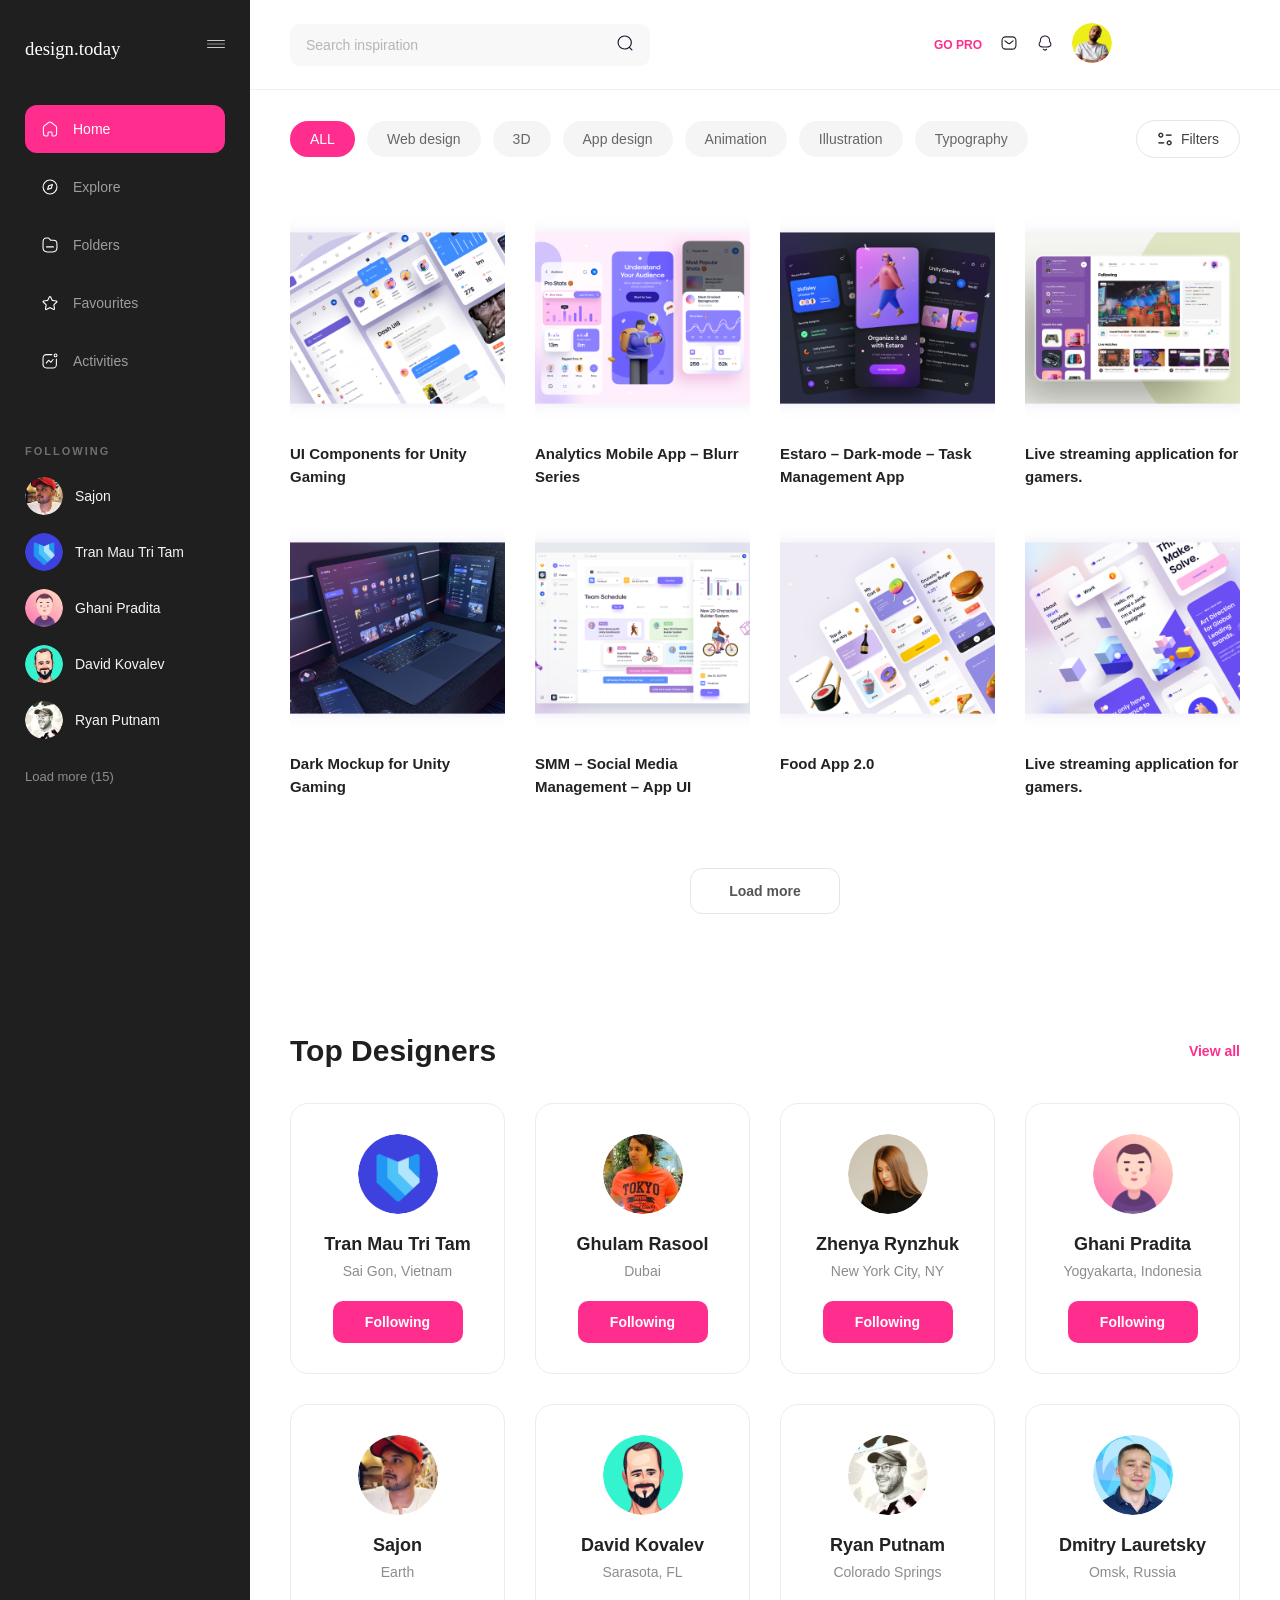
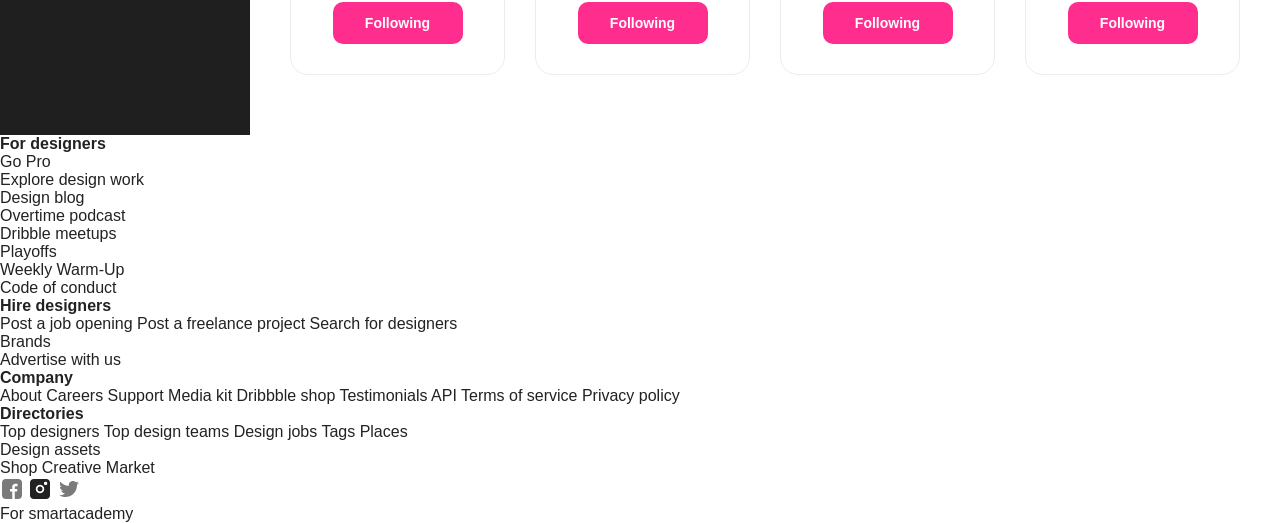
==== commit f8bdd432: "add style in css for designers" ====
--- a/index.html
+++ b/index.html
@@ -164,6 +164,7 @@
                         View all
                     </a>
                 </div>
+                <div class="designers-grid">
                 <div class="designer">
                     <img src="images/top designers1.png" alt="tran mau thi tam">
                     <h3>Tran Mau Tri Tam</h3>
@@ -211,6 +212,7 @@
                     <h3>Dmitry Lauretsky</h3>
                     <p>Omsk, Russia</p>
                     <button>Following</button>
+                </div>
                 </div>
          </section>
         </main>
--- a/style.css
+++ b/style.css
@@ -52,7 +52,6 @@
     position:absolute;
     top:35px;
     right:25px;
-
     border:none;
     background:none;
     cursor:pointer;
@@ -112,11 +111,9 @@
 
 .following p{
     margin-bottom:20px;
-
     font-size:11px;
     font-weight:600;
     letter-spacing:2px;
-
     color:#6F6F6F;
 }
 /* USER */
@@ -125,11 +122,8 @@
     display:flex;
     align-items:center;
     gap:12px;
-
     margin-bottom:18px;
-
     cursor:pointer;
-
     transition:0.3s;
 }
 
@@ -140,7 +134,6 @@
 .user img{
     width:38px;
     height:38px;
-
     border-radius:50%;
     object-fit:cover;
 }
@@ -155,16 +148,389 @@
 
 .load-more{
     margin-top:12px;
-
     text-decoration:none;
-
     color:#8D8D8D;
-
     font-size:13px;
-
     transition:.3s;
 }
 
 .load-more:hover{
     color:#FFFFFF;
 }
+
+/* MAIN CONTENT */
+
+.main-content{
+    display: flex;
+    flex-direction: column;
+    width: 100%;
+    background: #FFFFFF;
+}
+/* HEADER */
+
+.header{
+    height: 90px;
+    display: flex;
+    justify-content: space-between;
+    align-items: center;
+    padding: 0 40px;
+    border-bottom: 1px solid #F0F0F0;
+}
+
+/* SEARCH */
+
+.search{
+    width: 360px;
+    height: 42px;
+    display: flex;
+    align-items: center;
+    justify-content: space-between;
+    padding: 0 16px;
+    background: #F8F8F8;
+    border-radius: 10px;
+}
+
+.search input{
+    width: 100%;
+    border: none;
+    outline: none;
+    background: transparent;
+    font-size: 14px;
+    color: #555555;
+}
+
+.search input::placeholder{
+    color: #B5B5B5;
+}
+
+.search img{
+    width: 18px;
+    height: 18px;
+}
+
+/* RIGHT SIDE */
+
+.header-right{
+    display: flex;
+    align-items: center;
+    gap: 18px;
+}
+
+/* GO PRO */
+
+.header-right a{
+    text-decoration: none;
+    color: #FF2D8D;
+    font-size: 12px;
+    font-weight: 700;
+    transition: .3s;
+}
+
+.header-right a:hover{
+    color: #d8006b;
+}
+
+/* ICON BUTTONS */
+
+.header-right button{
+    background: transparent;
+    border: none;
+    cursor: pointer;
+}
+
+.header-right button img{
+    width: 18px;
+    height: 18px;
+}
+
+/* PROFILE */
+
+.profile img{
+    width: 40px;
+    height: 40px;
+    border-radius: 50%;
+    object-fit: cover;
+}
+
+/* UPLOAD */
+
+.upload{
+    width:110px;
+    height:42px;
+    background:#FF2D8D;
+    color:#FFFFFF;
+    border:none;
+    border-radius:10px;
+    font-size:13px;
+    font-weight:600;
+    cursor:pointer;
+}
+
+.upload:hover{
+    background:#E6007A;
+}
+
+.upload:active{
+    transform: scale(0.98);
+}
+
+/* CATEGORIES */
+
+.categories{
+    display: flex;
+    align-items: center;
+    gap: 12px;
+
+    padding: 30px 40px;
+}
+
+.categories button{
+    padding: 10px 20px;
+    border: none;
+    border-radius: 20px;
+    background: #F5F5F5;
+    color: #666666;
+    font-size: 14px;
+    font-weight: 500;
+    cursor: pointer;
+    transition: 0.3s;
+}
+.categories button:hover{
+    background: #FF2D8D;
+    color: #FFFFFF;
+}
+
+.categories .selected{
+    background: #FF2D8D;
+    color: #FFFFFF;
+}
+
+/* Button filter */
+
+.categories .filter{
+    margin-left: auto;
+    display: flex;
+    align-items: center;
+    gap: 8px;
+    background: #FFFFFF;
+    border: 1px solid #E6E6E6;
+    color: #444444;
+}
+
+.categories .filter:hover{
+    background: #F5F5F5;
+    color: #444444;
+}
+
+.categories .filter img{
+    width: 16px;
+    height: 16px;
+}
+
+/* DESIGN GRID */
+
+.design-grid{
+    display: grid;
+    grid-template-columns: repeat(4, 1fr);
+    gap: 30px;
+    padding: 20px 40px 50px;
+}
+
+/* CARD */
+
+.design-card{
+    display: flex;
+    flex-direction: column;
+    cursor: pointer;
+    transition: transform .3s ease;
+}
+
+.design-card:hover{
+    transform: translateY(-5px);
+}
+
+/* IMAGE */
+
+.design-card img{
+    width: 100%;
+    height: 220px;
+    object-fit: cover;
+    border-radius: 16px;
+    display: block;
+}
+
+/* TITLE */
+
+.design-card p{
+    margin-top: 15px;
+    color: #222;
+    font-size: 15px;
+    font-weight: 600;
+    line-height: 1.5;
+}
+
+@media (max-width: 1024px){
+    .design-grid{
+        grid-template-columns: repeat(2, 1fr);
+    }
+}
+
+@media (max-width: 768px){
+    .design-grid{
+        grid-template-columns: 1fr;
+    }
+}
+
+/* LOAD MORE */
+
+.load-designs{
+    display: flex;
+    justify-content: center;
+    margin: 20px 0 60px;
+}
+
+.load-designs button{
+    width: 150px;
+    height: 46px;
+    background: #FFFFFF;
+    color: #555555;
+    border: 1px solid #E5E5E5;
+    border-radius: 12px;
+    font-size: 14px;
+    font-weight: 600;
+    cursor: pointer;
+    transition: all 0.3s ease;
+}
+
+.load-designs button:hover{
+    background: #FF2D8D;
+    color: #FFFFFF;
+    border-color: #FF2D8D;
+}
+
+.load-designs button:active{
+    transform: scale(0.98);
+}
+
+/* TOP DESIGNERS */
+
+.top-designers{
+    padding: 60px 40px;
+}
+
+/* SECTION TITLE */
+
+.section-title{
+    display: flex;
+    justify-content: space-between;
+    align-items: center;
+    margin-bottom: 35px;
+}
+
+.section-title h1{
+    font-size: 30px;
+    font-weight: 700;
+    color: #1F1F1F;
+}
+
+.section-title a{
+    text-decoration: none;
+    color: #FF2D8D;
+    font-size: 14px;
+    font-weight: 600;
+    transition: .3s;
+}
+
+.section-title a:hover{
+    color: #E40077;
+}
+
+/* DESIGNERS GRID */
+
+.designers-grid{
+    display: grid;
+    grid-template-columns: repeat(4, 1fr);
+    gap: 30px;
+}
+
+/* CARD */
+
+.designer{
+    background: #FFFFFF;
+    border: 1px solid #ECECEC;
+    border-radius: 18px;
+    padding: 30px 20px;
+    display: flex;
+    flex-direction: column;
+    align-items: center;
+    transition: .3s;
+}
+
+.designer:hover{
+    transform: translateY(-6px);
+    box-shadow: 0 10px 30px rgba(0,0,0,.08);
+}
+
+/* IMAGE */
+
+.designer img{
+    width: 80px;
+    height: 80px;
+    border-radius: 50%;
+    object-fit: cover;
+    margin-bottom: 20px;
+}
+
+/* NAME */
+
+.designer h3{
+    font-size: 18px;
+    font-weight: 600;
+    color: #222;
+    margin-bottom: 8px;
+    text-align: center;
+}
+
+/* LOCATION */
+
+.designer p{
+    font-size: 14px;
+    color: #8C8C8C;
+    margin-bottom: 22px;
+}
+
+/* BUTTON */
+
+.designer button{
+    width: 130px;
+    height: 42px;
+    background: #FF2D8D;
+    color: #FFFFFF;
+    border: none;
+    border-radius: 10px;
+    font-size: 14px;
+    font-weight: 600;
+    cursor: pointer;
+    transition: .3s;
+}
+
+.designer button:hover{
+    background: #E40077;
+}
+
+@media (max-width: 1200px){
+
+    .designers-grid{
+        grid-template-columns: repeat(2, 1fr);
+    }
+
+}
+
+@media (max-width: 768px){
+
+    .designers-grid{
+        grid-template-columns: 1fr;
+    }
+
+}
+
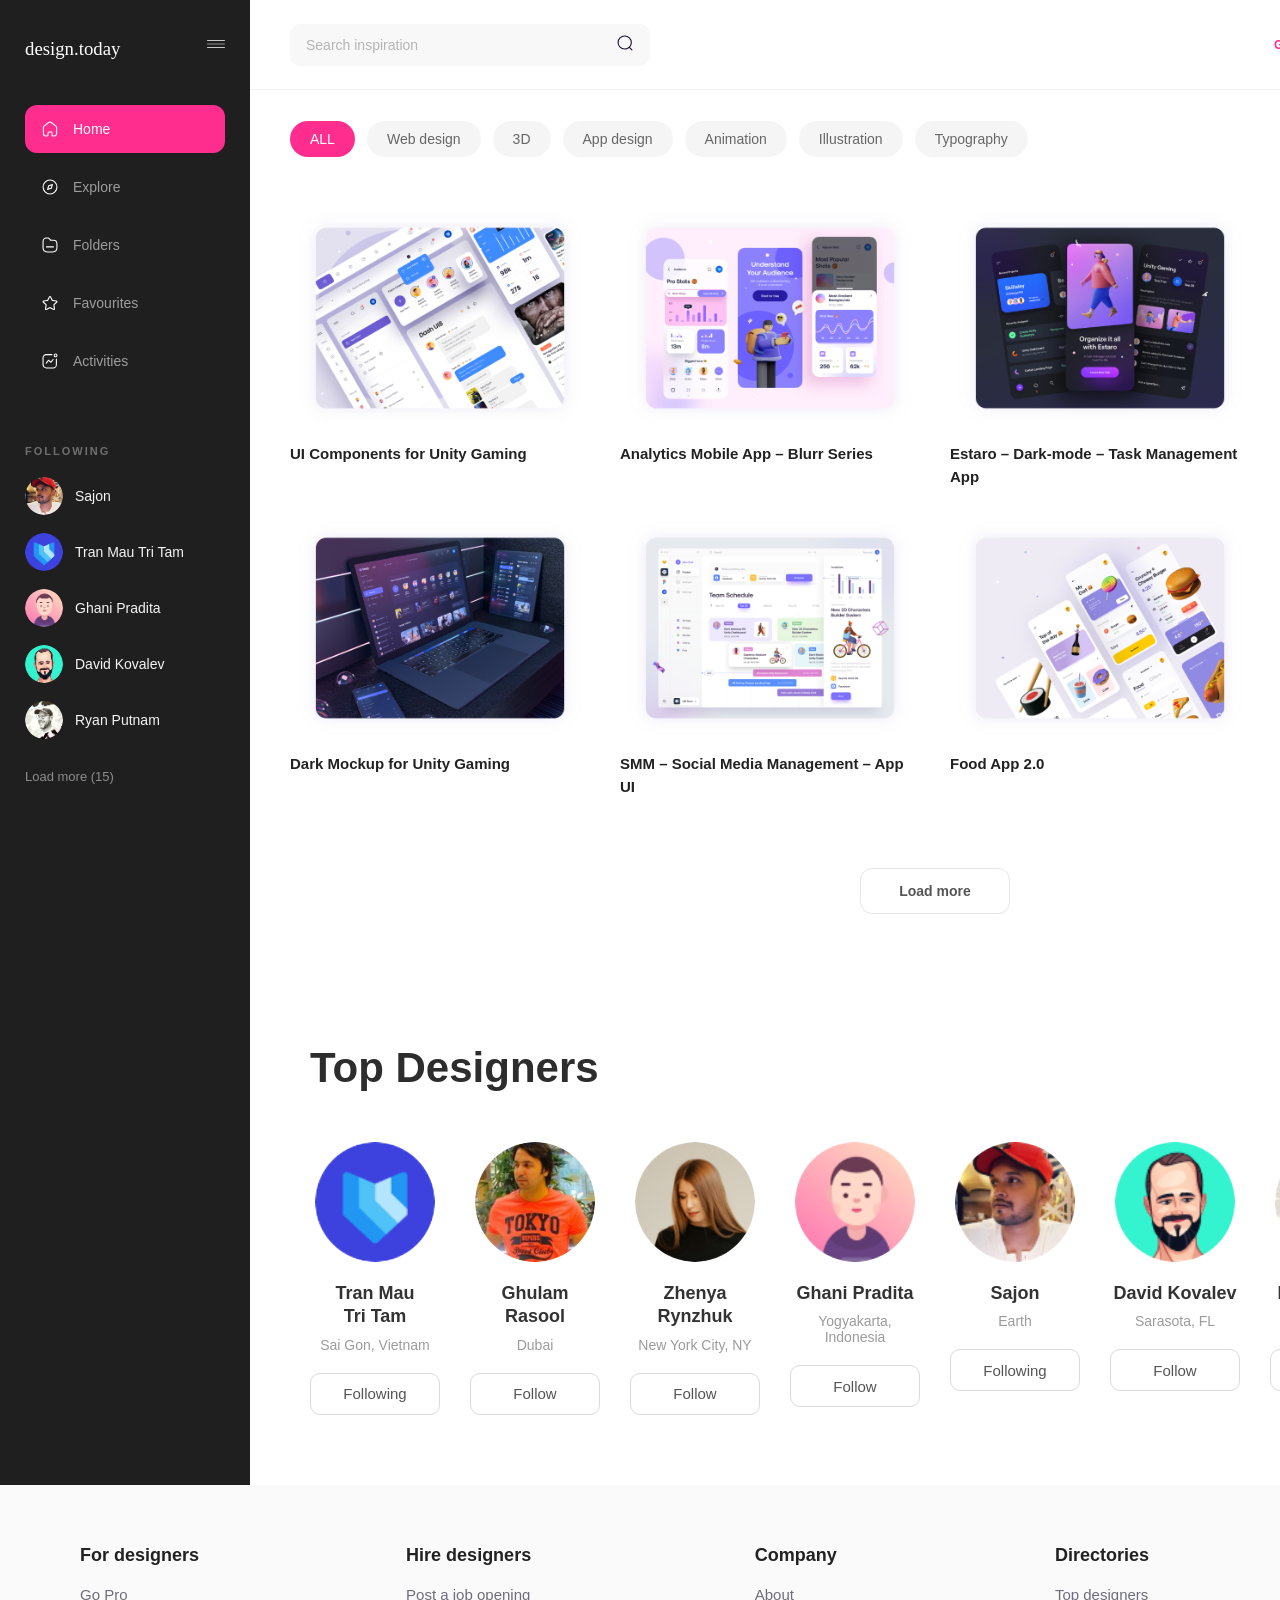
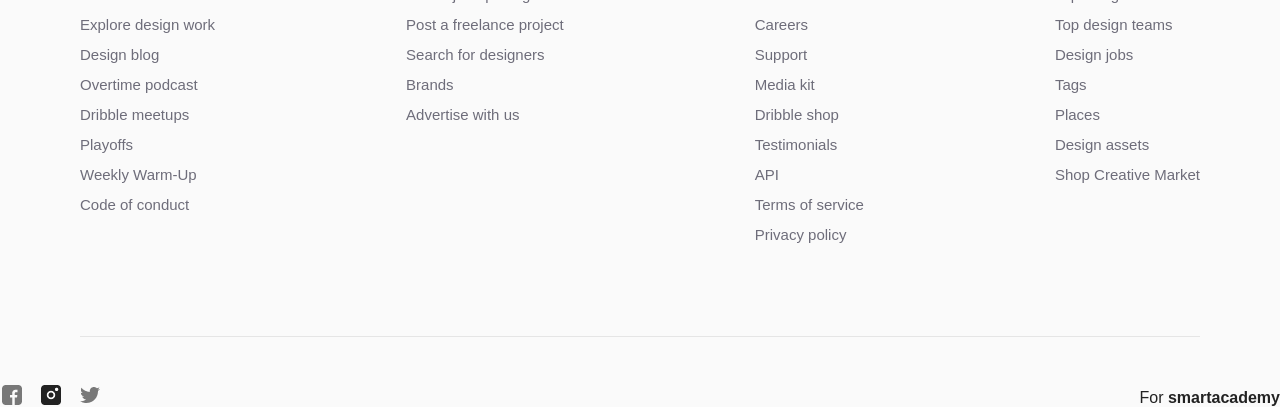
==== commit 33a7d449: "changed class  Top designers in style css" ====
--- a/index.html
+++ b/index.html
@@ -167,7 +167,7 @@
                 <div class="designers-grid">
                 <div class="designer">
                     <img src="images/top designers1.png" alt="tran mau thi tam">
-                    <h3>Tran Mau Tri Tam</h3>
+                    <h3>Tran Mau <br>Tri Tam</h3>
                     <p>Sai Gon, Vietnam</p>
                     <button>Following</button>
                 </div>
@@ -175,19 +175,19 @@
                     <img src="images/top designers2.png" alt="ghulam">
                     <h3>Ghulam Rasool</h3>
                     <p>Dubai</p>
-                    <button>Following</button>
+                    <button>Follow</button>
                 </div>
                 <div class="designer">
                     <img src="images/top designers3.png" alt="zhenya">
                     <h3>Zhenya Rynzhuk</h3>
                     <p>New York City, NY</p>
-                    <button>Following</button>
+                    <button>Follow</button>
                 </div>
                 <div class="designer">
                     <img src="images/top designers4.png" alt="ghani">
                     <h3>Ghani Pradita</h3>
                     <p>Yogyakarta, Indonesia</p>
-                    <button>Following</button>
+                    <button>Follow</button>
                 </div>
                 <div class="designer">
                     <img src="images/top designers5.png" alt="sajon">
@@ -199,19 +199,19 @@
                     <img src="images/top designers6.png" alt="david">
                     <h3>David Kovalev</h3>
                     <p>Sarasota, FL</p>
-                    <button>Following</button>
+                    <button>Follow</button>
                 </div>
                 <div class="designer">
                     <img src="images/top designers7.png" alt="ryan">
                     <h3>Ryan Putnam</h3>
                     <p>Colorado Springs</p>
-                    <button>Following</button>
+                    <button>Follow</button>
                 </div>
                 <div class="designer">
                     <img src="images/top designers8.png" alt="dmitry">
                     <h3>Dmitry Lauretsky</h3>
                     <p>Omsk, Russia</p>
-                    <button>Following</button>
+                    <button>Follow</button>
                 </div>
                 </div>
          </section>
@@ -253,7 +253,13 @@
                 <h4>Hire designers</h4>
                 <ul>
                     <li>
-                        <a href="#">Post a job opening Post a freelance project Search for designers</a>
+                        <a href="#">Post a job opening</a>
+                    </li>
+                     <li>
+                        <a href="#">Post a freelance project</a>
+                    </li>
+                     <li>
+                        <a href="#">Search for designers</a>
                     </li>
                     <li>
                         <a href="#">Brands</a>
@@ -267,7 +273,31 @@
                 <h4>Company</h4>
                 <ul>
                     <li>
-                        <a href="#">About Careers Support Media kit Dribbble shop Testimonials API Terms of service Privacy policy</a>
+                        <a href="#">About</a>
+                    </li>
+                     <li>
+                        <a href="#">Careers</a>
+                    </li>
+                    <li>
+                        <a href="#">Support</a>
+                    </li>
+                    <li>
+                        <a href="#">Media kit</a>
+                    </li>
+                    <li>
+                        <a href="#">Dribble shop</a>
+                    </li>
+                    <li>
+                        <a href="#">Testimonials</a>
+                    </li>
+                    <li>
+                        <a href="#">API</a>
+                    </li>
+                    <li>
+                        <a href="#">Terms of service</a>
+                    </li>
+                    <li>
+                        <a href="#">Privacy policy</a>
                     </li>
                 </ul>
           </div>
@@ -275,9 +305,21 @@
                <h4>Directories</h4>
                 <ul>
                     <li>
-                        <a href="#">Top designers Top design teams Design jobs Tags Places</a>
-                    </li>
-                    <li>
+                        <a href="#">Top designers</a>
+                    </li>
+                    <li>
+                        <a href="#">Top design teams</a>
+                    </li>
+                    <li>
+                        <a href="#">Design jobs</a>
+                    </li>
+                    <li>
+                        <a href="#">Tags</a>
+                    </li>
+                    <li>
+                        <a href="#">Places</a>
+                    </li>
+                     <li>
                         <a href="#">Design assets</a>
                     </li>
                     <li>
@@ -285,16 +327,19 @@
                     </li>
                 </ul>
           </div>
-
-          <div class="social-media">
-            <img src="images/fb1.png" alt="fb">
-            <img src="images/insta2.png" alt="instagram">
-            <img src="images/twitter3.png" alt="twitter">
-          </div>
-          <div class="smartacademy">
-            <p>For smartacademy</p>
-          </div>
-          </footer>
+       
+            <div class="footer-bottom">
+                <div class="social-media">
+                    <img src="images/fb1.png" alt="fb">
+                    <img src="images/insta2.png" alt="instagram">
+                    <img src="images/twitter3.png" alt="twitter">
+                </div>
+            </div>
+        
+            <div class="smartacademy">
+            <p>For <strong>smartacademy</strong></p>
+            </div>
+        </footer>
 
 
 </body>
--- a/style.css
+++ b/style.css
@@ -377,7 +377,7 @@
 
 @media (max-width: 768px){
     .design-grid{
-        grid-template-columns: 1fr;
+         grid-template-columns: 1fr;
     }
 }
 
@@ -413,124 +413,142 @@
 }
 
 /* TOP DESIGNERS */
-
-.top-designers{
-    padding: 60px 40px;
-}
-
-/* SECTION TITLE */
-
-.section-title{
+.top-designers {
+    width: 100%;
+    padding: 70px 60px;
+    background: #fff;
+}
+
+.section-title {
     display: flex;
     justify-content: space-between;
     align-items: center;
-    margin-bottom: 35px;
-}
-
-.section-title h1{
-    font-size: 30px;
-    font-weight: 700;
-    color: #1F1F1F;
-}
-
-.section-title a{
+    margin-bottom: 50px;
+}
+
+.section-title h1 {
+    font-size: 42px;
+    font-weight: 600;
+    color: #2d2d2d;
+}
+
+.section-title a {
     text-decoration: none;
-    color: #FF2D8D;
-    font-size: 14px;
-    font-weight: 600;
-    transition: .3s;
-}
-
-.section-title a:hover{
-    color: #E40077;
-}
-
-/* DESIGNERS GRID */
-
-.designers-grid{
+    color: #b5b5b5;
+    font-size: 16px;
+}
+
+.designers-grid {
     display: grid;
-    grid-template-columns: repeat(4, 1fr);
+    grid-template-columns: repeat(8, 1fr);
     gap: 30px;
 }
 
-/* CARD */
-
-.designer{
-    background: #FFFFFF;
-    border: 1px solid #ECECEC;
-    border-radius: 18px;
-    padding: 30px 20px;
+.designer {
     display: flex;
     flex-direction: column;
     align-items: center;
-    transition: .3s;
-}
-
-.designer:hover{
-    transform: translateY(-6px);
-    box-shadow: 0 10px 30px rgba(0,0,0,.08);
-}
-
-/* IMAGE */
-
-.designer img{
-    width: 80px;
-    height: 80px;
+    text-align: center;
+}
+
+.designer img {
+    width: 120px;
+    height: 120px;
     border-radius: 50%;
     object-fit: cover;
     margin-bottom: 20px;
 }
 
-/* NAME */
-
-.designer h3{
+.designer h3 {
     font-size: 18px;
     font-weight: 600;
-    color: #222;
+    color: #333;
     margin-bottom: 8px;
-    text-align: center;
-}
-
-/* LOCATION */
-
-.designer p{
+    line-height: 1.3;
+}
+
+.designer p {
     font-size: 14px;
-    color: #8C8C8C;
-    margin-bottom: 22px;
-}
-
-/* BUTTON */
-
-.designer button{
+    color: #9b9b9b;
+    margin-bottom: 20px;
+}
+
+.designer button {
     width: 130px;
     height: 42px;
-    background: #FF2D8D;
-    color: #FFFFFF;
-    border: none;
+    border: 1px solid #d9d9d9;
     border-radius: 10px;
-    font-size: 14px;
-    font-weight: 600;
+    background: #fff;
+    color: #555;
+    font-size: 15px;
     cursor: pointer;
     transition: .3s;
 }
 
-.designer button:hover{
-    background: #E40077;
-}
-
-@media (max-width: 1200px){
-
-    .designers-grid{
-        grid-template-columns: repeat(2, 1fr);
-    }
-
-}
-
-@media (max-width: 768px){
-
-    .designers-grid{
-        grid-template-columns: 1fr;
-    }
-
-}
-
+.designer button:hover {
+    background: #f5f5f5;
+}
+
+
+/* FOOTER */
+
+.footer {
+    display: flex;
+    justify-content: space-between;
+    align-items: flex-start;
+    flex-wrap: wrap;
+    gap: 40px;
+    padding: 60px 80px;
+    background-color: #fafafa;
+}
+.footer-column h4 {
+    margin-bottom: 20px;
+    font-size: 18px;
+}
+
+.footer-column ul {
+    list-style: none;
+    padding: 0;
+}
+
+.footer-column li {
+    margin-bottom: 12px;
+}
+
+.footer-column a {
+    text-decoration: none;
+    color: #6e6d7a;
+    font-size: 15px;
+}
+
+.footer-column a:hover {
+    color: #000;
+}
+.footer-bottom {
+    display: flex;
+    justify-content: space-between;
+    align-items: center;
+    width: 100%;
+    margin-top: 40px;
+    padding-top: 20px;
+    border-top: 1px solid #e5e5e5;
+}
+
+.footer {
+    position: relative;
+    padding-bottom: 50px;
+}
+
+.social-media {
+    position: absolute;
+    left: 0;
+    bottom: 0;
+    display: flex;
+    gap: 15px;
+}
+
+.smartacademy {
+    position: absolute;
+    right: 0;
+    bottom: 0;
+}
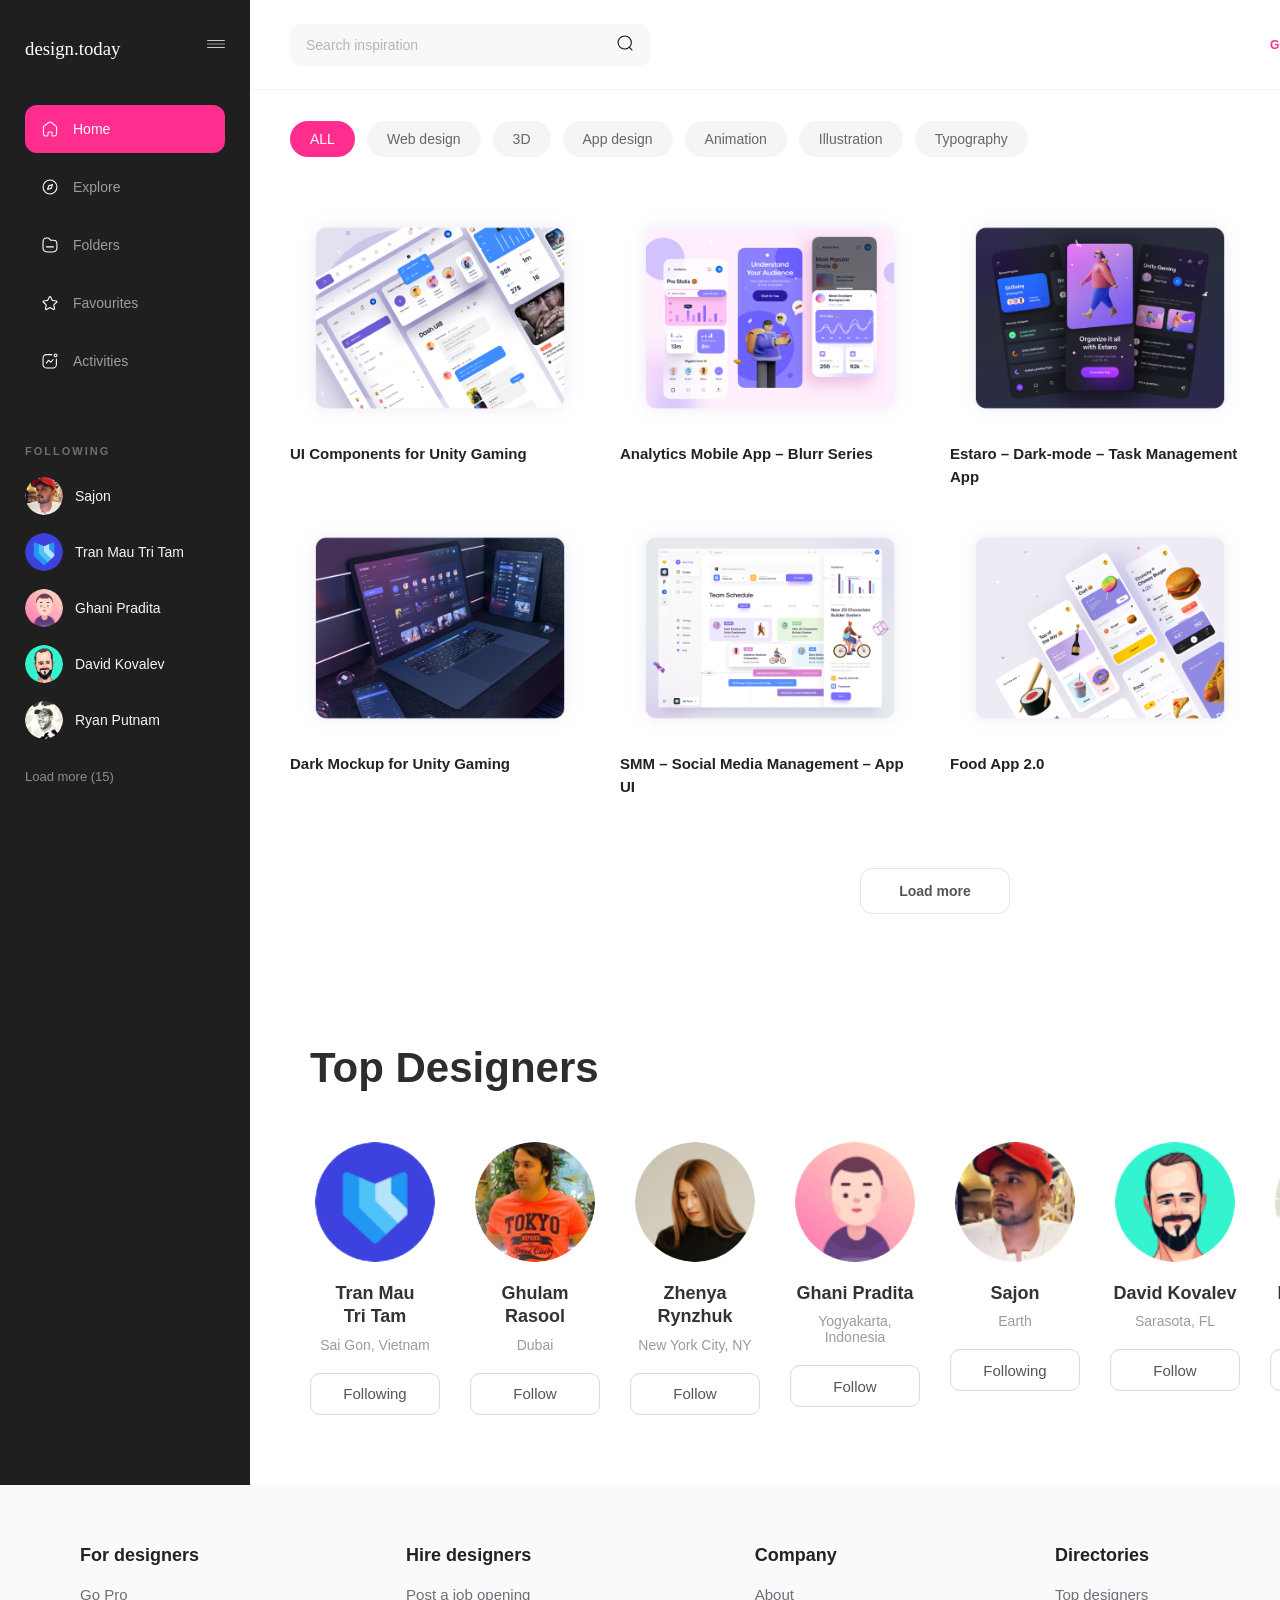
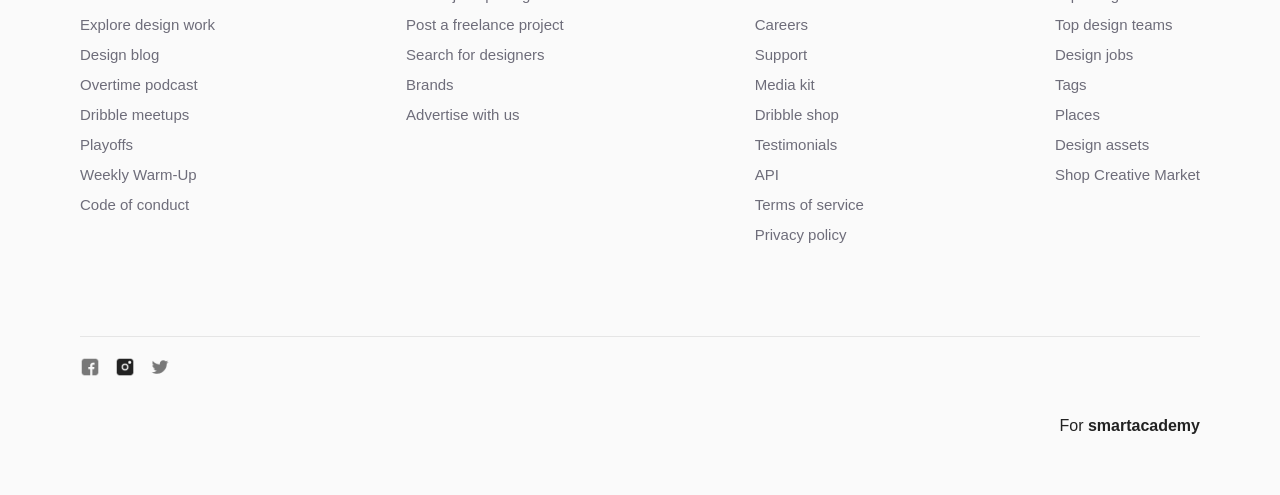
==== commit d565c5ca: "add class orders" ====
--- a/index.html
+++ b/index.html
@@ -84,7 +84,7 @@
               </span>
               </div>
               <div class="header-right">
-               <a href="#">GO PRO</a>
+               <a href="#">GO PRO!</a>
               <button>
                 <img src="images/Component2.svg" alt="component2">
               </button>
@@ -98,7 +98,6 @@
                     UPLOAD
                </button>
               </div>
-
         </header>
         <!-- CATEGORIES -->
         <section class="categories">
--- a/style.css
+++ b/style.css
@@ -377,7 +377,7 @@
 
 @media (max-width: 768px){
     .design-grid{
-         grid-template-columns: 1fr;
+        grid-template-columns: 1fr;
     }
 }
 
@@ -413,6 +413,7 @@
 }
 
 /* TOP DESIGNERS */
+
 .top-designers {
     width: 100%;
     padding: 70px 60px;
@@ -489,7 +490,6 @@
     background: #f5f5f5;
 }
 
-
 /* FOOTER */
 
 .footer {
@@ -534,21 +534,78 @@
     border-top: 1px solid #e5e5e5;
 }
 
-.footer {
-    position: relative;
-    padding-bottom: 50px;
-}
-
 .social-media {
-    position: absolute;
-    left: 0;
-    bottom: 0;
     display: flex;
     gap: 15px;
 }
 
+.social-media img {
+    width: 20px;
+    height: 20px;
+    cursor: pointer;
+}
+
 .smartacademy {
-    position: absolute;
-    right: 0;
-    bottom: 0;
-}+    margin-left: auto;
+}
+
+.smartacademy p {
+    margin: 0;
+}
+
+/* ORDERS */
+
+.orders {
+    width: 100%;
+    padding: 50px 70px;
+    background: #fff;
+}
+
+.orders-table {
+    width: 100%;
+    border-collapse: collapse;
+    font-family: Arial, sans-serif;
+}
+
+.orders-table thead th {
+    text-align: left;
+    padding: 20px;
+    font-size: 16px;
+    font-weight: 600;
+    color: #444;
+    border-bottom: 1px solid #ececec;
+}
+
+.orders-table tbody td {
+    padding: 22px 20px;
+    font-size: 15px;
+    color: #b4b4b4;
+    border-bottom: 1px solid #f1f1f1;
+}
+
+.orders-table tbody tr {
+    transition: 0.3s;
+}
+
+.orders-table tbody tr:hover {
+    background: #f8f8f8;
+}
+
+/* GRAY LINE */
+
+.orders-table .active {
+    background: #f3f3f3;
+    border-radius: 10px;
+}
+
+.orders-table .active td {
+    color: #444;
+    font-weight: 600;
+}
+
+/*  PINK LINE */
+
+.orders-table .highlight td {
+    color: #ff2c8b;
+    font-weight: 600;
+}
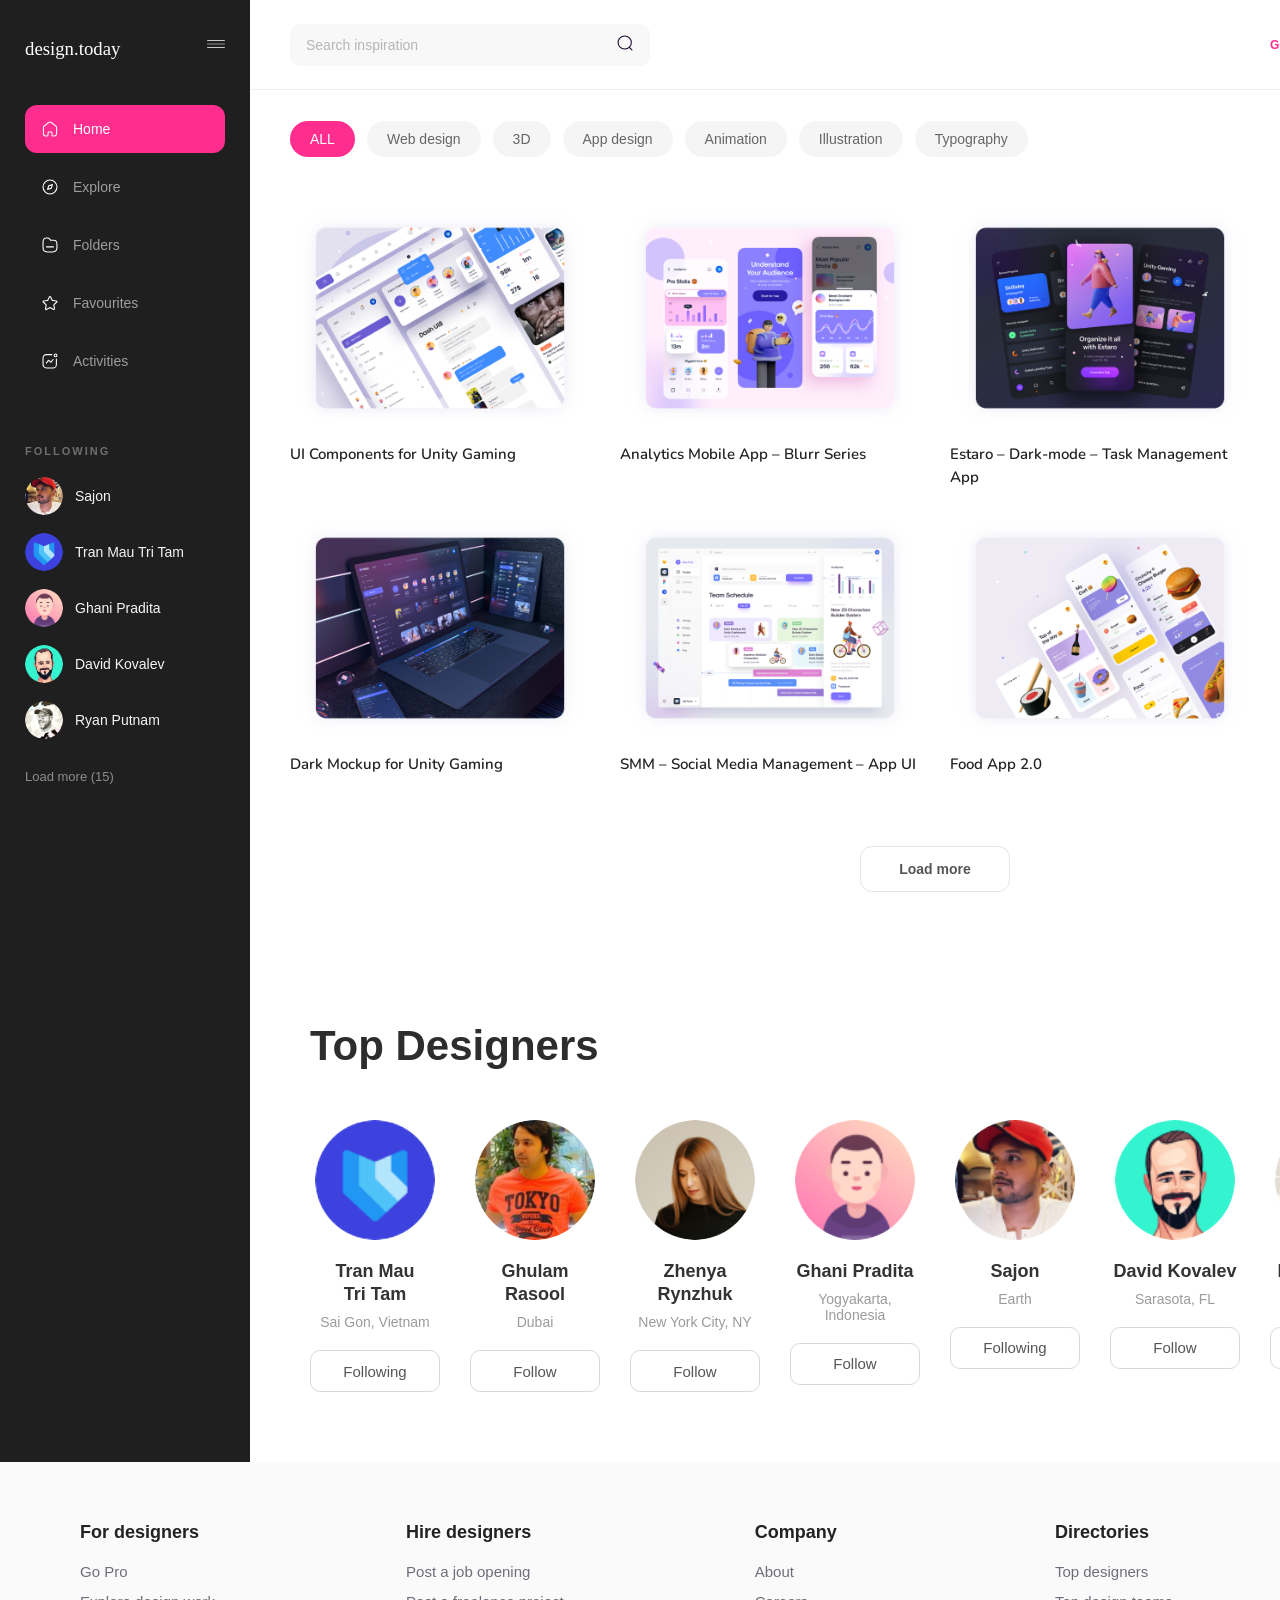
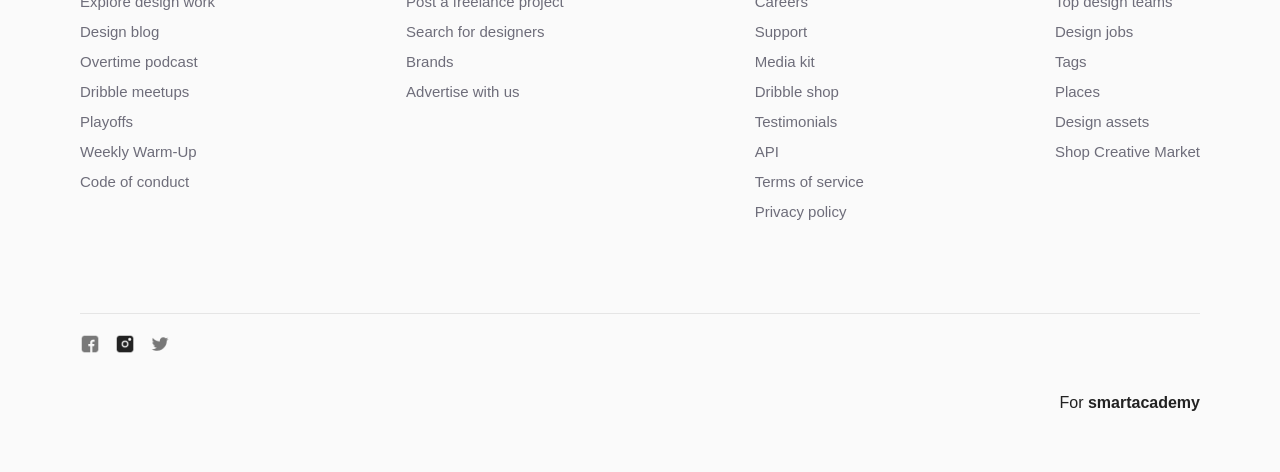
==== commit 786ca365: "add google fonts" ====
--- a/index.html
+++ b/index.html
@@ -6,6 +6,12 @@
     <title>design.today-Home</title>
     <link rel="stylesheet" href="style.css">
     <link rel="stylesheet" href="https://cdnjs.cloudflare.com/ajax/libs/font-awesome/6.0.0/css/all.min.css">
+    
+    <link rel="preconnect" href="https://fonts.googleapis.com">
+    <link rel="preconnect" href="https://fonts.gstatic.com" crossorigin>
+    <link href="https://fonts.googleapis.com/css2?family=Nunito+Sans:ital,opsz,wght@0,6..12,200..1000;1,6..12,200..1000&family=Nunito:ital,wght@0,200..1000;1,200..1000&display=swap" rel="stylesheet">
+
+
 </head>
 <body>
         <!-- SIDEBAR -->
@@ -91,9 +97,9 @@
               <button>
                 <img src="images/Component 3.svg" alt="component3">
               </button>
-               <div class="profile">
-                    <img src="images/Group 33.png" alt="profile">  
-               </div>
+               <a href="orders.html" class="profile"> 
+                <img src="images/Group 33.png" alt="profile">
+               </a>
                <button class="upload">
                     UPLOAD
                </button>
--- a/style.css
+++ b/style.css
@@ -367,6 +367,10 @@
     font-size: 15px;
     font-weight: 600;
     line-height: 1.5;
+     font-family: "Nunito", sans-serif;
+     font-optical-sizing: auto;
+    font-weight: <weight>;
+    font-style: normal;
 }
 
 @media (max-width: 1024px){
@@ -555,57 +559,36 @@
 
 /* ORDERS */
 
-.orders {
-    width: 100%;
-    padding: 50px 70px;
-    background: #fff;
-}
-
 .orders-table {
     width: 100%;
     border-collapse: collapse;
-    font-family: Arial, sans-serif;
-}
-
-.orders-table thead th {
+}
+
+.orders-table th,
+.orders-table td {
     text-align: left;
     padding: 20px;
-    font-size: 16px;
-    font-weight: 600;
-    color: #444;
-    border-bottom: 1px solid #ececec;
-}
-
-.orders-table tbody td {
-    padding: 22px 20px;
-    font-size: 15px;
-    color: #b4b4b4;
-    border-bottom: 1px solid #f1f1f1;
-}
-
-.orders-table tbody tr {
-    transition: 0.3s;
-}
-
-.orders-table tbody tr:hover {
-    background: #f8f8f8;
-}
-
-/* GRAY LINE */
-
-.orders-table .active {
-    background: #f3f3f3;
-    border-radius: 10px;
-}
-
-.orders-table .active td {
-    color: #444;
-    font-weight: 600;
-}
-
-/*  PINK LINE */
-
-.orders-table .highlight td {
-    color: #ff2c8b;
-    font-weight: 600;
-}
+}
+
+.orders-table th {
+    font-weight: 400;
+    color: #222;
+}
+
+.orders-table td {
+    color: #c8c8c8;
+    border-top: 1px solid #eeeeee;
+}
+
+/* Gray  */
+
+.active-row {
+    background-color: #f3f3f3;
+}
+
+/* Pink */
+
+.pink-row td {
+    color: #ff1984;
+}
+
